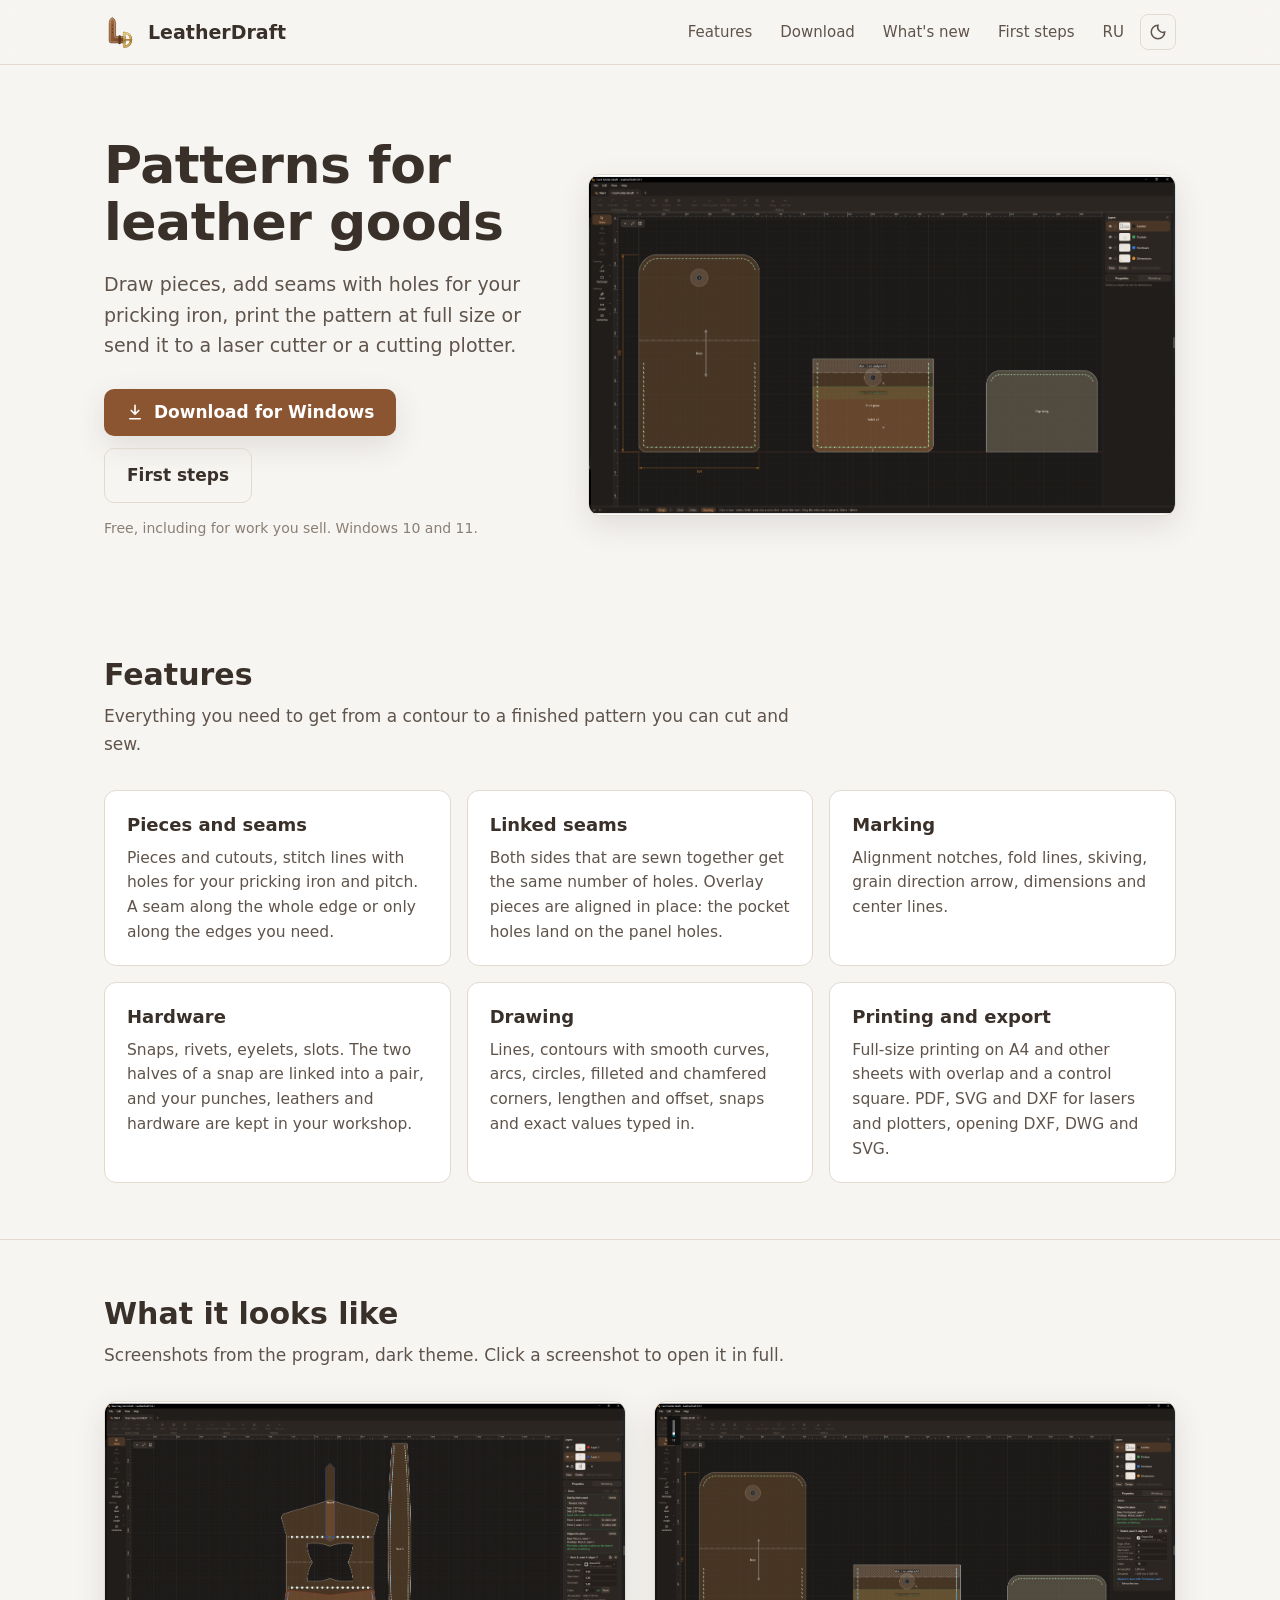
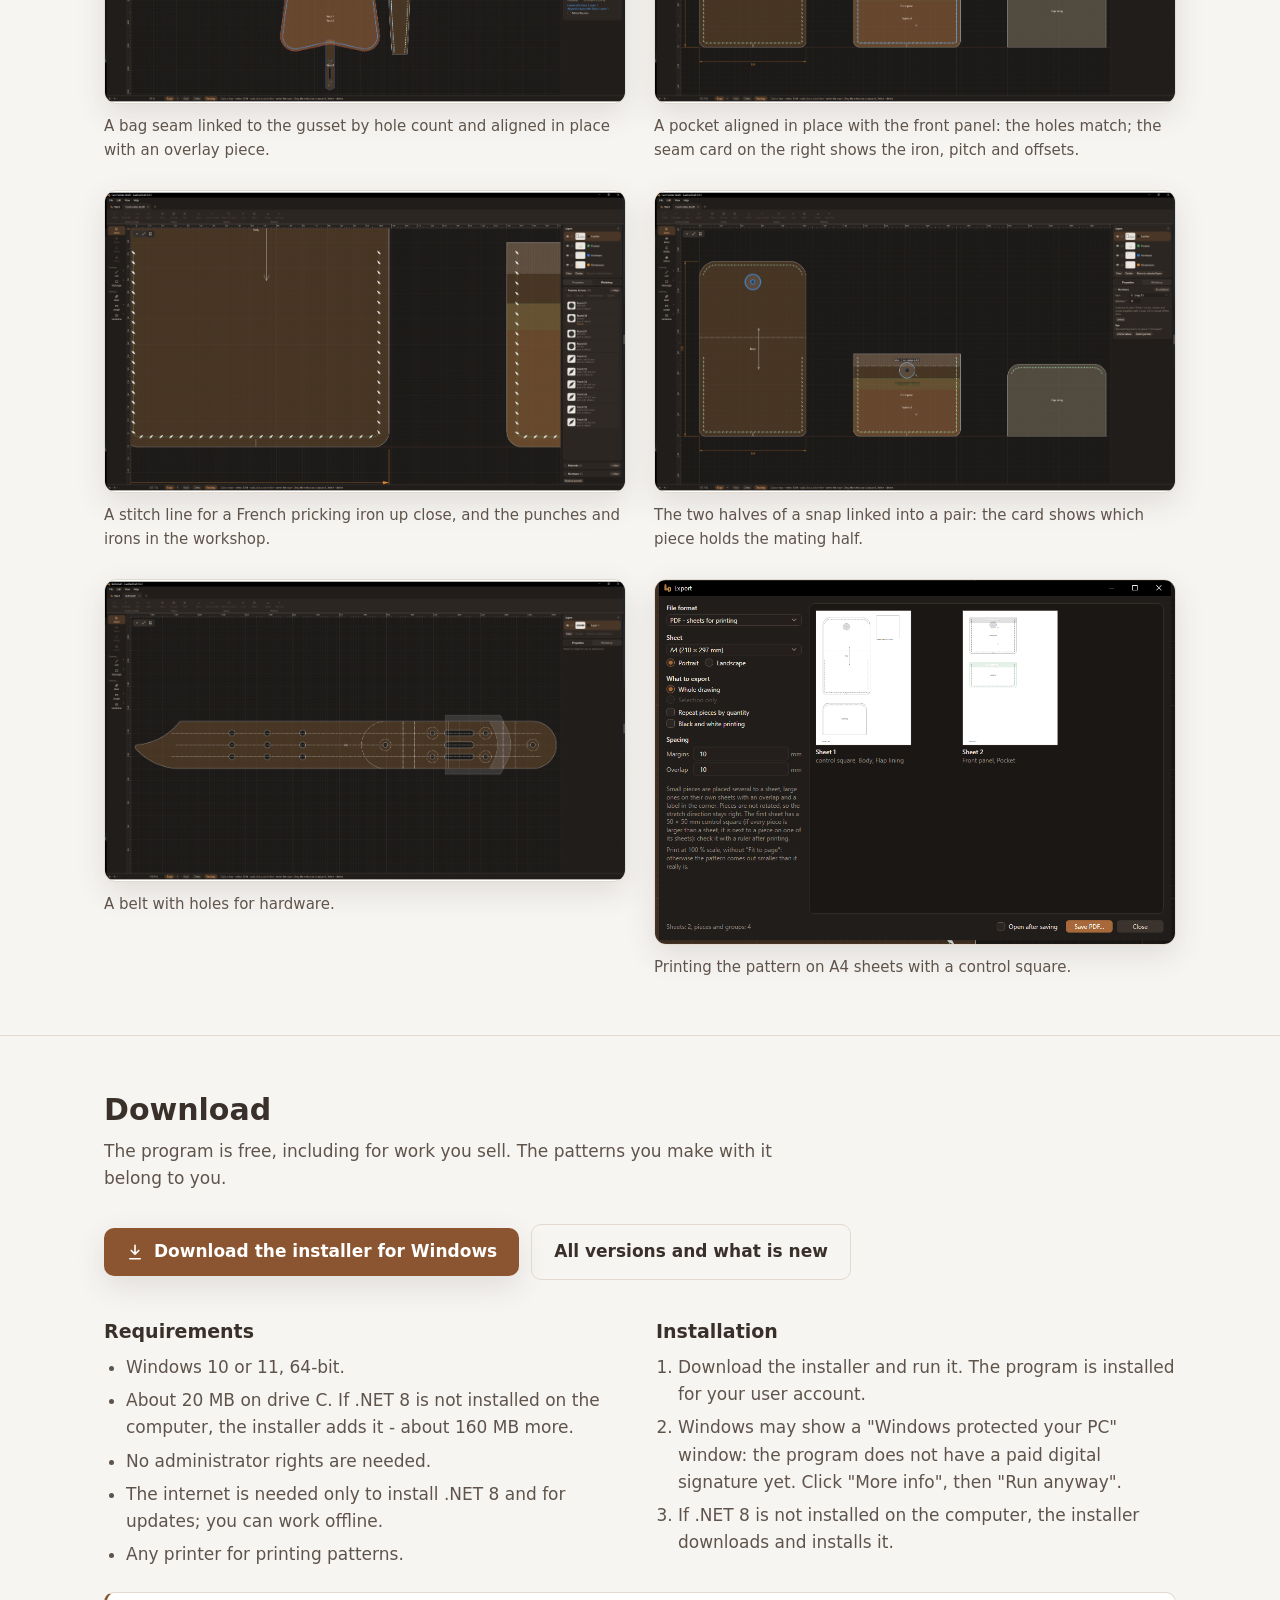
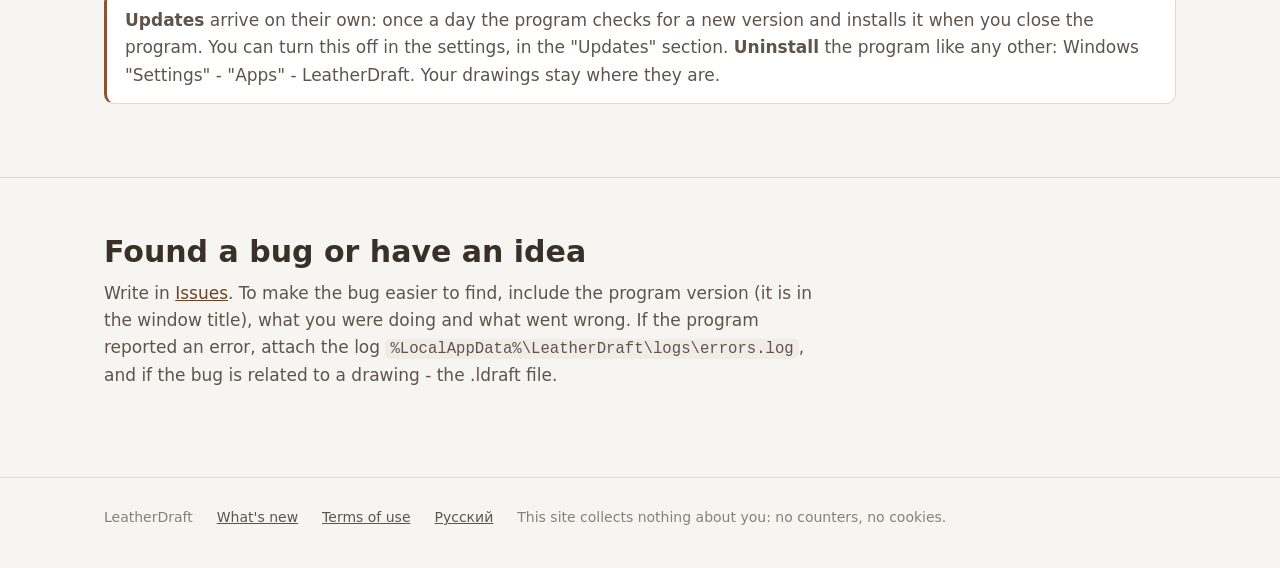
==== en/index.html @ 4cf7a954 "[200~Первая версия сайта" ====
<!doctype html>
<html lang="en">
<head>
  <meta charset="utf-8">
  <meta name="viewport" content="width=device-width, initial-scale=1">
  <title>LeatherDraft - a pattern maker for leather goods</title>
  <meta name="description" content="A free pattern maker for leather goods: pieces, seams with holes for your pricking iron, linked seams, hardware, full-size printing and export for lasers and plotters.">
  <link rel="icon" href="../assets/favicon.svg" type="image/svg+xml">
  <link rel="alternate" hreflang="ru" href="../index.html">
  <link rel="alternate" hreflang="en" href="index.html">
  <link rel="stylesheet" href="../assets/site.css">
  <script src="../assets/site.js"></script>
  <script src="../assets/releases.js"></script>
</head>
<body>
  <header class="top">
    <div class="wrap">
      <a class="brand" href="index.html"><img src="../assets/logo.svg" alt=""><span>LeatherDraft</span></a>
      <nav class="nav">
        <a class="optional" href="#features">Features</a>
        <a class="optional" href="#download">Download</a>
        <a class="optional" href="whats-new.html">What's new</a>
        <a href="first-steps.html">First steps</a>
        <a href="../index.html" lang="ru" title="Русская версия">RU</a>
        <button class="icon-button" id="theme" type="button" title="Light or dark theme" aria-label="Light or dark theme">
          <svg width="18" height="18" viewBox="0 0 24 24" fill="none" stroke="currentColor" stroke-width="2" stroke-linecap="round"><path d="M12 3a9 9 0 1 0 9 9 7 7 0 0 1-9-9z"/></svg>
        </button>
      </nav>
    </div>
  </header>

  <main>
    <div class="hero">
      <div class="wrap hero-grid">
        <div>
          <h1>Patterns for leather goods</h1>
          <p class="lead">Draw pieces, add seams with holes for your pricking iron, print the pattern at full size or send it to a laser cutter or a cutting plotter.</p>
          <div class="actions">
            <a class="button" href="https://github.com/DoctorAranea/LeatherDraft-Releases/releases/latest/download/LeatherDraft-win-Setup.exe">
              <svg width="18" height="18" viewBox="0 0 24 24" fill="none" stroke="currentColor" stroke-width="2.2" stroke-linecap="round" stroke-linejoin="round" aria-hidden="true"><path d="M12 3v12M7 10l5 5 5-5M5 21h14"/></svg>
              <span class="button-text">Download for Windows<small data-latest-version hidden></small></span>
            </a>
            <a class="button secondary" href="first-steps.html">First steps</a>
          </div>
          <p class="fine">Free, including for work you sell. Windows 10 and 11.</p>
        </div>
        <a class="shot" href="../assets/img/en/01-card-overview.png">
          <img src="../assets/img/en/01-card-overview.png" alt="A card holder pattern in LeatherDraft: pieces with seams, hardware, skiving and dimensions" width="2514" height="1456">
        </a>
      </div>
    </div>

    <section id="features">
      <div class="wrap">
        <h2>Features</h2>
        <p class="section-lead">Everything you need to get from a contour to a finished pattern you can cut and sew.</p>
        <div class="cards">
          <div class="card">
            <h3>Pieces and seams</h3>
            <p>Pieces and cutouts, stitch lines with holes for your pricking iron and pitch. A seam along the whole edge or only along the edges you need.</p>
          </div>
          <div class="card">
            <h3>Linked seams</h3>
            <p>Both sides that are sewn together get the same number of holes. Overlay pieces are aligned in place: the pocket holes land on the panel holes.</p>
          </div>
          <div class="card">
            <h3>Marking</h3>
            <p>Alignment notches, fold lines, skiving, grain direction arrow, dimensions and center lines.</p>
          </div>
          <div class="card">
            <h3>Hardware</h3>
            <p>Snaps, rivets, eyelets, slots. The two halves of a snap are linked into a pair, and your punches, leathers and hardware are kept in your workshop.</p>
          </div>
          <div class="card">
            <h3>Drawing</h3>
            <p>Lines, contours with smooth curves, arcs, circles, filleted and chamfered corners, lengthen and offset, snaps and exact values typed in.</p>
          </div>
          <div class="card">
            <h3>Printing and export</h3>
            <p>Full-size printing on A4 and other sheets with overlap and a control square. PDF, SVG and DXF for lasers and plotters, opening DXF, DWG and SVG.</p>
          </div>
        </div>
      </div>
    </section>

    <section id="look">
      <div class="wrap">
        <h2>What it looks like</h2>
        <p class="section-lead">Screenshots from the program, dark theme. Click a screenshot to open it in full.</p>
        <div class="gallery">
          <figure>
            <a class="shot" href="../assets/img/en/10-bag-seam.png"><img src="../assets/img/en/10-bag-seam.png" alt="Linked bag seams" loading="lazy" width="2514" height="1456"></a>
            <figcaption>A bag seam linked to the gusset by hole count and aligned in place with an overlay piece.</figcaption>
          </figure>
          <figure>
            <a class="shot" href="../assets/img/en/03-card-overlay-pocket.png"><img src="../assets/img/en/03-card-overlay-pocket.png" alt="A pocket aligned in place with the panel" loading="lazy" width="2514" height="1456"></a>
            <figcaption>A pocket aligned in place with the front panel: the holes match; the seam card on the right shows the iron, pitch and offsets.</figcaption>
          </figure>
          <figure>
            <a class="shot" href="../assets/img/en/07-card-stitch-closeup.png"><img src="../assets/img/en/07-card-stitch-closeup.png" alt="A stitch line up close" loading="lazy" width="2514" height="1456"></a>
            <figcaption>A stitch line for a French pricking iron up close, and the punches and irons in the workshop.</figcaption>
          </figure>
          <figure>
            <a class="shot" href="../assets/img/en/04-card-snap-pair.png"><img src="../assets/img/en/04-card-snap-pair.png" alt="A snap linked into a pair" loading="lazy" width="2514" height="1456"></a>
            <figcaption>The two halves of a snap linked into a pair: the card shows which piece holds the mating half.</figcaption>
          </figure>
          <figure>
            <a class="shot" href="../assets/img/en/11-belt-overview.png"><img src="../assets/img/en/11-belt-overview.png" alt="A belt" loading="lazy" width="2514" height="1456"></a>
            <figcaption>A belt with holes for hardware.</figcaption>
          </figure>
          <figure>
            <a class="shot" href="../assets/img/en/08-card-export.png"><img src="../assets/img/en/08-card-export.png" alt="Export to PDF" loading="lazy"></a>
            <figcaption>Printing the pattern on A4 sheets with a control square.</figcaption>
          </figure>
        </div>
      </div>
    </section>

    <section id="download">
      <div class="wrap">
        <h2>Download</h2>
        <p class="section-lead">The program is free, including for work you sell. The patterns you make with it belong to you.</p>
        <div class="actions">
          <a class="button" href="https://github.com/DoctorAranea/LeatherDraft-Releases/releases/latest/download/LeatherDraft-win-Setup.exe">
              <svg width="18" height="18" viewBox="0 0 24 24" fill="none" stroke="currentColor" stroke-width="2.2" stroke-linecap="round" stroke-linejoin="round" aria-hidden="true"><path d="M12 3v12M7 10l5 5 5-5M5 21h14"/></svg>
              <span class="button-text">Download the installer for Windows</span>
            </a>
          <a class="button secondary" href="whats-new.html">All versions and what is new</a>
        </div>
        <div class="highlights" id="latest-highlights" hidden>
          <h3 class="highlights-title"></h3>
          <div class="highlights-list"></div>
          <a href="whats-new.html">All changes</a>
        </div>
        <div class="columns" style="margin-top: 36px">
          <div>
            <h3>Requirements</h3>
            <ul>
              <li>Windows 10 or 11, 64-bit.</li>
              <li>About 20 MB on drive C. If .NET 8 is not installed on the computer, the installer adds it - about 160 MB more.</li>
              <li>No administrator rights are needed.</li>
              <li>The internet is needed only to install .NET 8 and for updates; you can work offline.</li>
              <li>Any printer for printing patterns.</li>
            </ul>
          </div>
          <div>
            <h3>Installation</h3>
            <ol>
              <li>Download the installer and run it. The program is installed for your user account.</li>
              <li>Windows may show a "Windows protected your PC" window: the program does not have a paid digital signature yet. Click "More info", then "Run anyway".</li>
              <li>If .NET 8 is not installed on the computer, the installer downloads and installs it.</li>
            </ol>
          </div>
        </div>
        <p class="note"><strong>Updates</strong> arrive on their own: once a day the program checks for a new version and installs it when you close the program. You can turn this off in the settings, in the "Updates" section. <strong>Uninstall</strong> the program like any other: Windows "Settings" - "Apps" - LeatherDraft. Your drawings stay where they are.</p>
      </div>
    </section>

    <section id="feedback">
      <div class="wrap">
        <h2>Found a bug or have an idea</h2>
        <p class="section-lead">Write in <a href="https://github.com/DoctorAranea/LeatherDraft-Releases/issues">Issues</a>. To make the bug easier to find, include the program version (it is in the window title), what you were doing and what went wrong. If the program reported an error, attach the log <code>%LocalAppData%\LeatherDraft\logs\errors.log</code>, and if the bug is related to a drawing - the .ldraft file.</p>
      </div>
    </section>
  </main>

  <footer class="foot">
    <div class="wrap">
      <span>LeatherDraft</span>
      <a href="whats-new.html">What's new</a>
      <a href="https://github.com/DoctorAranea/LeatherDraft-Releases/blob/master/LICENSE.txt">Terms of use</a>
      <a href="../index.html" lang="ru">Русский</a>
      <span>This site collects nothing about you: no counters, no cookies.</span>
    </div>
  </footer>
</body>
</html>
---- assets/site.css ----
/* Оформление сайта в цветах программы: тёмная тема "кожа" по умолчанию, светлая - по выбору или по настройке системы. */

:root {
  --bg: #1c1a18;
  --surface: #2b2622;
  --surface-2: #352f2b;
  --line: #3d3631;
  --ink: #ece4dc;
  --ink-2: #b5aa9f;
  --muted: #8f857b;
  --accent: #a8693a;
  --accent-hover: #b97a49;
  --accent-ink: #e9b98a;
  --accent-soft: #4a3626;
  --on-accent: #ffffff;
  --shadow: 0 10px 30px rgba(0, 0, 0, 0.35);
  color-scheme: dark;
}

@media (prefers-color-scheme: light) {
  :root:not([data-theme="dark"]) {
    --bg: #f7f5f2;
    --surface: #ffffff;
    --surface-2: #f1ece6;
    --line: #e2d9cf;
    --ink: #3a302a;
    --ink-2: #5f544b;
    --muted: #8a7f75;
    --accent: #8a5530;
    --accent-hover: #7a4826;
    --accent-ink: #6e4223;
    --accent-soft: #f3e6d6;
    --on-accent: #ffffff;
    --shadow: 0 10px 30px rgba(58, 48, 42, 0.12);
    color-scheme: light;
  }
}

:root[data-theme="light"] {
  --bg: #f7f5f2;
  --surface: #ffffff;
  --surface-2: #f1ece6;
  --line: #e2d9cf;
  --ink: #3a302a;
  --ink-2: #5f544b;
  --muted: #8a7f75;
  --accent: #8a5530;
  --accent-hover: #7a4826;
  --accent-ink: #6e4223;
  --accent-soft: #f3e6d6;
  --on-accent: #ffffff;
  --shadow: 0 10px 30px rgba(58, 48, 42, 0.12);
  color-scheme: light;
}

* {
  box-sizing: border-box;
}

html {
  scroll-behavior: smooth;
}

body {
  margin: 0;
  background: var(--bg);
  color: var(--ink);
  font-family: "Segoe UI", system-ui, -apple-system, Roboto, Arial, sans-serif;
  font-size: 17px;
  line-height: 1.6;
}

a {
  color: var(--accent-ink);
}

img {
  max-width: 100%;
  height: auto;
  display: block;
}

.wrap {
  max-width: 1120px;
  margin: 0 auto;
  padding: 0 24px;
}

/* Шапка */

.top {
  position: sticky;
  top: 0;
  z-index: 10;
  background: color-mix(in srgb, var(--bg) 88%, transparent);
  backdrop-filter: blur(8px);
  border-bottom: 1px solid var(--line);
}

.top .wrap {
  display: flex;
  align-items: center;
  gap: 20px;
  height: 64px;
}

.brand {
  display: flex;
  align-items: center;
  gap: 10px;
  color: var(--ink);
  text-decoration: none;
  font-weight: 600;
  font-size: 19px;
}

.brand img {
  width: 34px;
  height: 34px;
}

.nav {
  display: flex;
  gap: 4px;
  margin-left: auto;
  align-items: center;
}

.nav a {
  color: var(--ink-2);
  text-decoration: none;
  padding: 6px 12px;
  border-radius: 8px;
  font-size: 15px;
}

.nav a:hover {
  background: var(--surface-2);
  color: var(--ink);
}

.nav a[aria-current="page"] {
  color: var(--accent-ink);
  background: var(--accent-soft);
}

.icon-button {
  border: 1px solid var(--line);
  background: transparent;
  color: var(--ink-2);
  border-radius: 8px;
  width: 36px;
  height: 36px;
  display: inline-grid;
  place-items: center;
  cursor: pointer;
}

.icon-button:hover {
  background: var(--surface-2);
  color: var(--ink);
}

/* Первый экран */

.hero {
  padding: 72px 0 48px;
}

.hero-grid {
  display: grid;
  grid-template-columns: minmax(0, 1fr) minmax(0, 1.35fr);
  gap: 48px;
  align-items: center;
}

.hero h1 {
  font-size: clamp(34px, 5vw, 52px);
  line-height: 1.1;
  margin: 0 0 18px;
  letter-spacing: -0.5px;
}

.hero .lead {
  font-size: 19px;
  color: var(--ink-2);
  margin: 0 0 28px;
}

.button {
  display: inline-flex;
  align-items: center;
  gap: 10px;
  background: var(--accent);
  color: var(--on-accent);
  text-decoration: none;
  font-weight: 600;
  padding: 13px 22px;
  border-radius: 10px;
  box-shadow: var(--shadow);
}

.button:hover {
  background: var(--accent-hover);
}

.button-text {
  display: flex;
  flex-direction: column;
  line-height: 1.25;
}

.button-text small {
  font-size: 12px;
  font-weight: 400;
  opacity: 0.85;
}

.button.secondary {
  background: transparent;
  color: var(--ink);
  border: 1px solid var(--line);
  box-shadow: none;
}

.button.secondary:hover {
  background: var(--surface-2);
}

.actions {
  display: flex;
  flex-wrap: wrap;
  gap: 12px;
  align-items: center;
}

.fine {
  color: var(--muted);
  font-size: 14px;
  margin-top: 14px;
}

.shot {
  border-radius: 12px;
  border: 1px solid var(--line);
  box-shadow: var(--shadow);
  overflow: hidden;
  background: var(--surface);
}

/* Разделы */

section {
  padding: 56px 0;
}

section + section {
  border-top: 1px solid var(--line);
}

h2 {
  font-size: 30px;
  line-height: 1.2;
  margin: 0 0 10px;
}

.section-lead {
  color: var(--ink-2);
  margin: 0 0 32px;
  max-width: 720px;
}

.cards {
  display: grid;
  grid-template-columns: repeat(3, minmax(0, 1fr));
  gap: 16px;
}

.card {
  background: var(--surface);
  border: 1px solid var(--line);
  border-radius: 12px;
  padding: 20px 22px;
}

.card h3 {
  margin: 0 0 6px;
  font-size: 18px;
}

.card p {
  margin: 0;
  color: var(--ink-2);
  font-size: 15.5px;
}

.badge {
  display: inline-block;
  font-size: 12px;
  font-weight: 600;
  color: var(--accent-ink);
  background: var(--accent-soft);
  border-radius: 6px;
  padding: 1px 8px;
  margin-left: 6px;
  vertical-align: 2px;
}

.gallery {
  display: grid;
  grid-template-columns: repeat(2, minmax(0, 1fr));
  gap: 28px;
}

.gallery figure {
  margin: 0;
}

.gallery figcaption {
  color: var(--ink-2);
  font-size: 15px;
  margin-top: 10px;
}

.gallery a {
  display: block;
}

.columns {
  display: grid;
  grid-template-columns: repeat(2, minmax(0, 1fr));
  gap: 32px;
}

.columns h3 {
  margin: 0 0 8px;
  font-size: 19px;
}

.columns ul,
.columns ol {
  margin: 0;
  padding-left: 22px;
  color: var(--ink-2);
}

.columns li + li {
  margin-top: 6px;
}

.note {
  background: var(--surface);
  border: 1px solid var(--line);
  border-left: 3px solid var(--accent);
  border-radius: 10px;
  padding: 14px 18px;
  color: var(--ink-2);
  margin-top: 24px;
}

code {
  font-family: Consolas, "Cascadia Mono", monospace;
  font-size: 0.92em;
  background: var(--surface-2);
  border-radius: 5px;
  padding: 1px 5px;
}

/* Первые шаги */

.steps {
  list-style: none;
  padding: 0;
  margin: 0;
  counter-reset: step;
  display: grid;
  gap: 14px;
  max-width: 820px;
}

.steps li {
  counter-increment: step;
  display: grid;
  grid-template-columns: 44px 1fr;
  gap: 16px;
  background: var(--surface);
  border: 1px solid var(--line);
  border-radius: 12px;
  padding: 18px 20px;
}

.steps li::before {
  content: counter(step);
  width: 36px;
  height: 36px;
  border-radius: 50%;
  display: grid;
  place-items: center;
  background: var(--accent-soft);
  color: var(--accent-ink);
  font-weight: 700;
}

.steps h3 {
  margin: 4px 0 4px;
  font-size: 18px;
}

.steps p {
  margin: 0;
  color: var(--ink-2);
}

kbd {
  font-family: inherit;
  font-size: 0.85em;
  border: 1px solid var(--line);
  border-bottom-width: 2px;
  border-radius: 5px;
  padding: 0 5px;
  background: var(--surface-2);
}

/* Что нового */

.highlights {
  background: var(--surface);
  border: 1px solid var(--line);
  border-radius: 12px;
  padding: 18px 22px;
  margin-top: 28px;
  max-width: 820px;
}

.highlights h3 {
  margin: 0 0 6px;
  font-size: 18px;
}

.highlights ul,
.release-body ul {
  margin: 0 0 8px;
  padding-left: 22px;
  color: var(--ink-2);
}

.highlights li + li,
.release-body li + li {
  margin-top: 6px;
}

.releases {
  display: grid;
  gap: 16px;
  max-width: 820px;
}

.release {
  background: var(--surface);
  border: 1px solid var(--line);
  border-radius: 12px;
  padding: 18px 22px;
}

.release h3 {
  margin: 0 0 8px;
  font-size: 19px;
}

.release h3 a {
  color: var(--ink);
  text-decoration: none;
}

.release h3 a:hover {
  color: var(--accent-ink);
}

.release-body p {
  margin: 0 0 8px;
  color: var(--ink-2);
}

.loading {
  color: var(--muted);
}

/* Кнопка "Скачать" под последней версией: отступ отделяет её от истории ниже. */
.releases .after-latest {
  margin: 6px 0 28px;
}

/* Подвал */

.foot {
  border-top: 1px solid var(--line);
  padding: 28px 0 40px;
  color: var(--muted);
  font-size: 14px;
}

.foot .wrap {
  display: flex;
  flex-wrap: wrap;
  gap: 8px 24px;
  align-items: center;
}

.foot a {
  color: var(--ink-2);
}

/* Телефон и узкое окно */

@media (max-width: 860px) {
  .hero {
    padding: 40px 0 32px;
  }

  .hero-grid,
  .columns,
  .gallery {
    grid-template-columns: minmax(0, 1fr);
  }

  .cards {
    grid-template-columns: minmax(0, 1fr);
  }

  .nav .optional {
    display: none;
  }
}

@media (max-width: 560px) {
  .wrap {
    padding: 0 16px;
  }

  .brand span {
    display: none;
  }
}
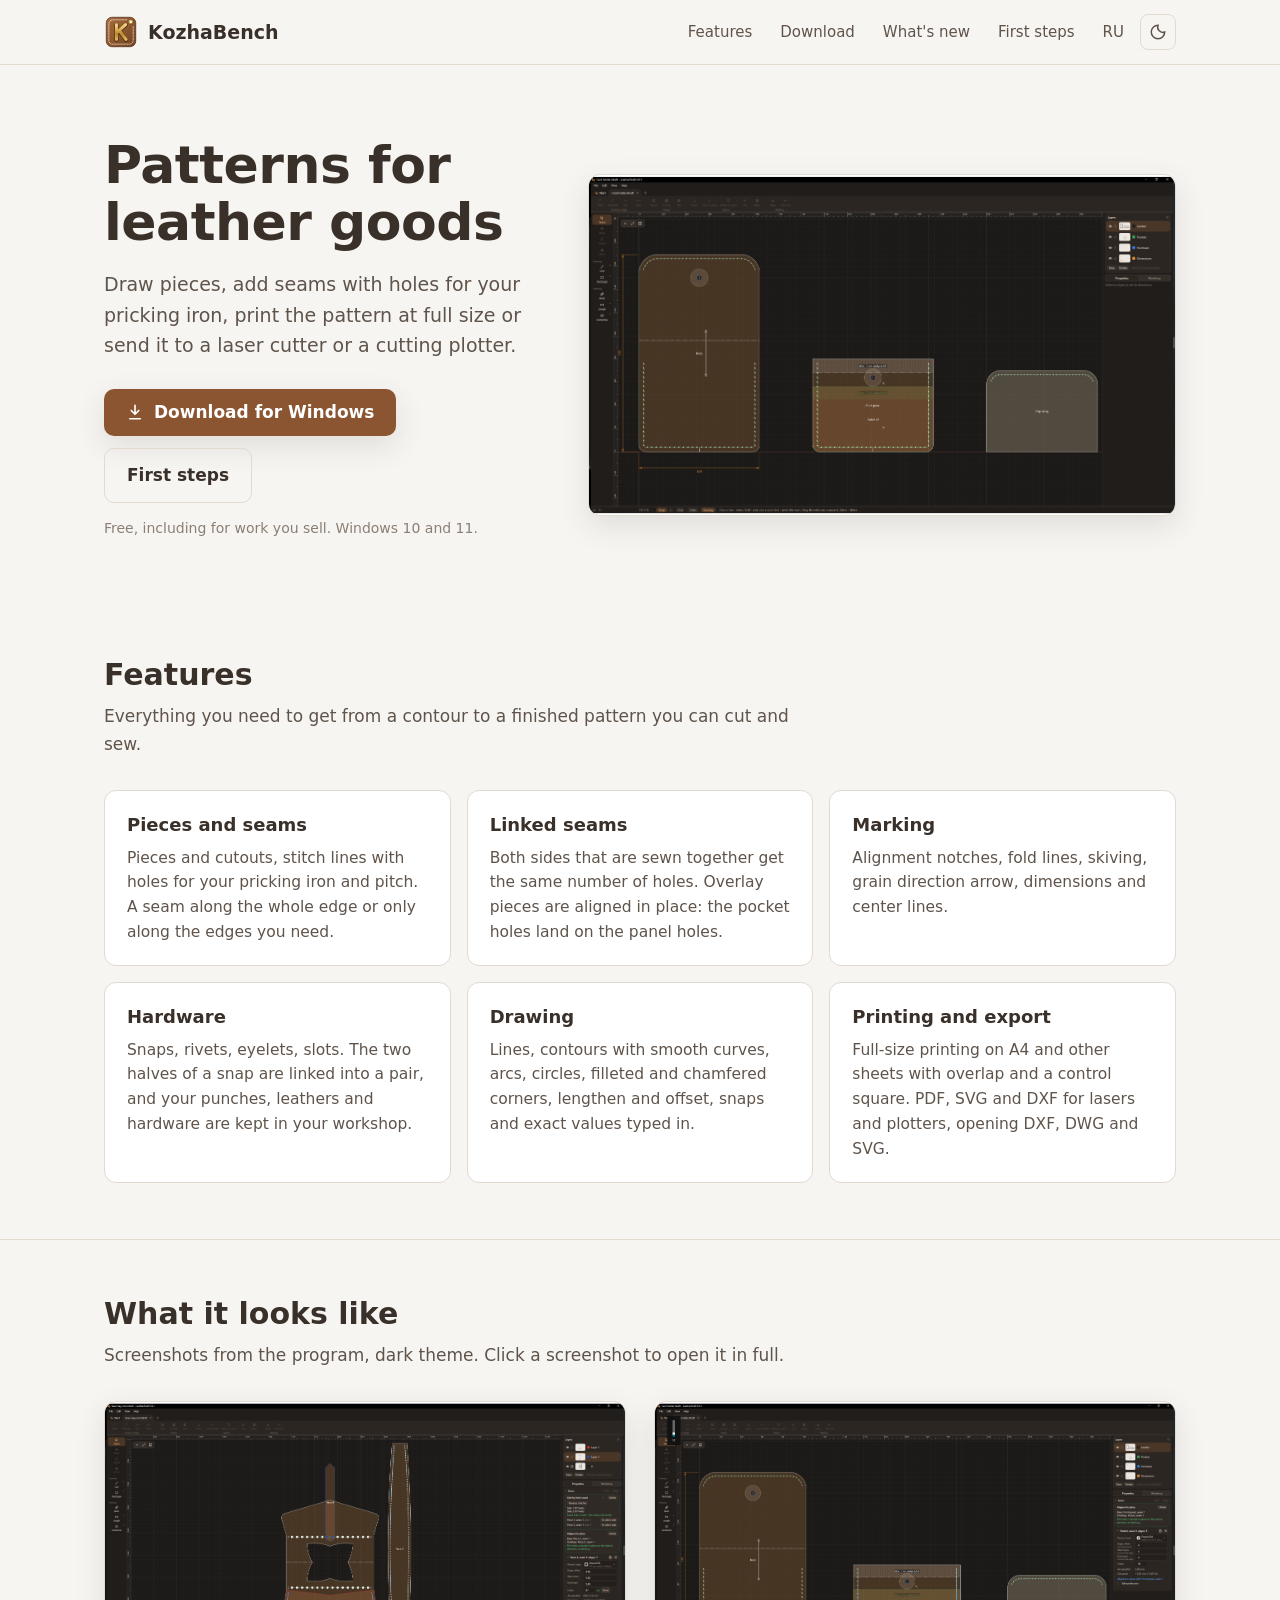
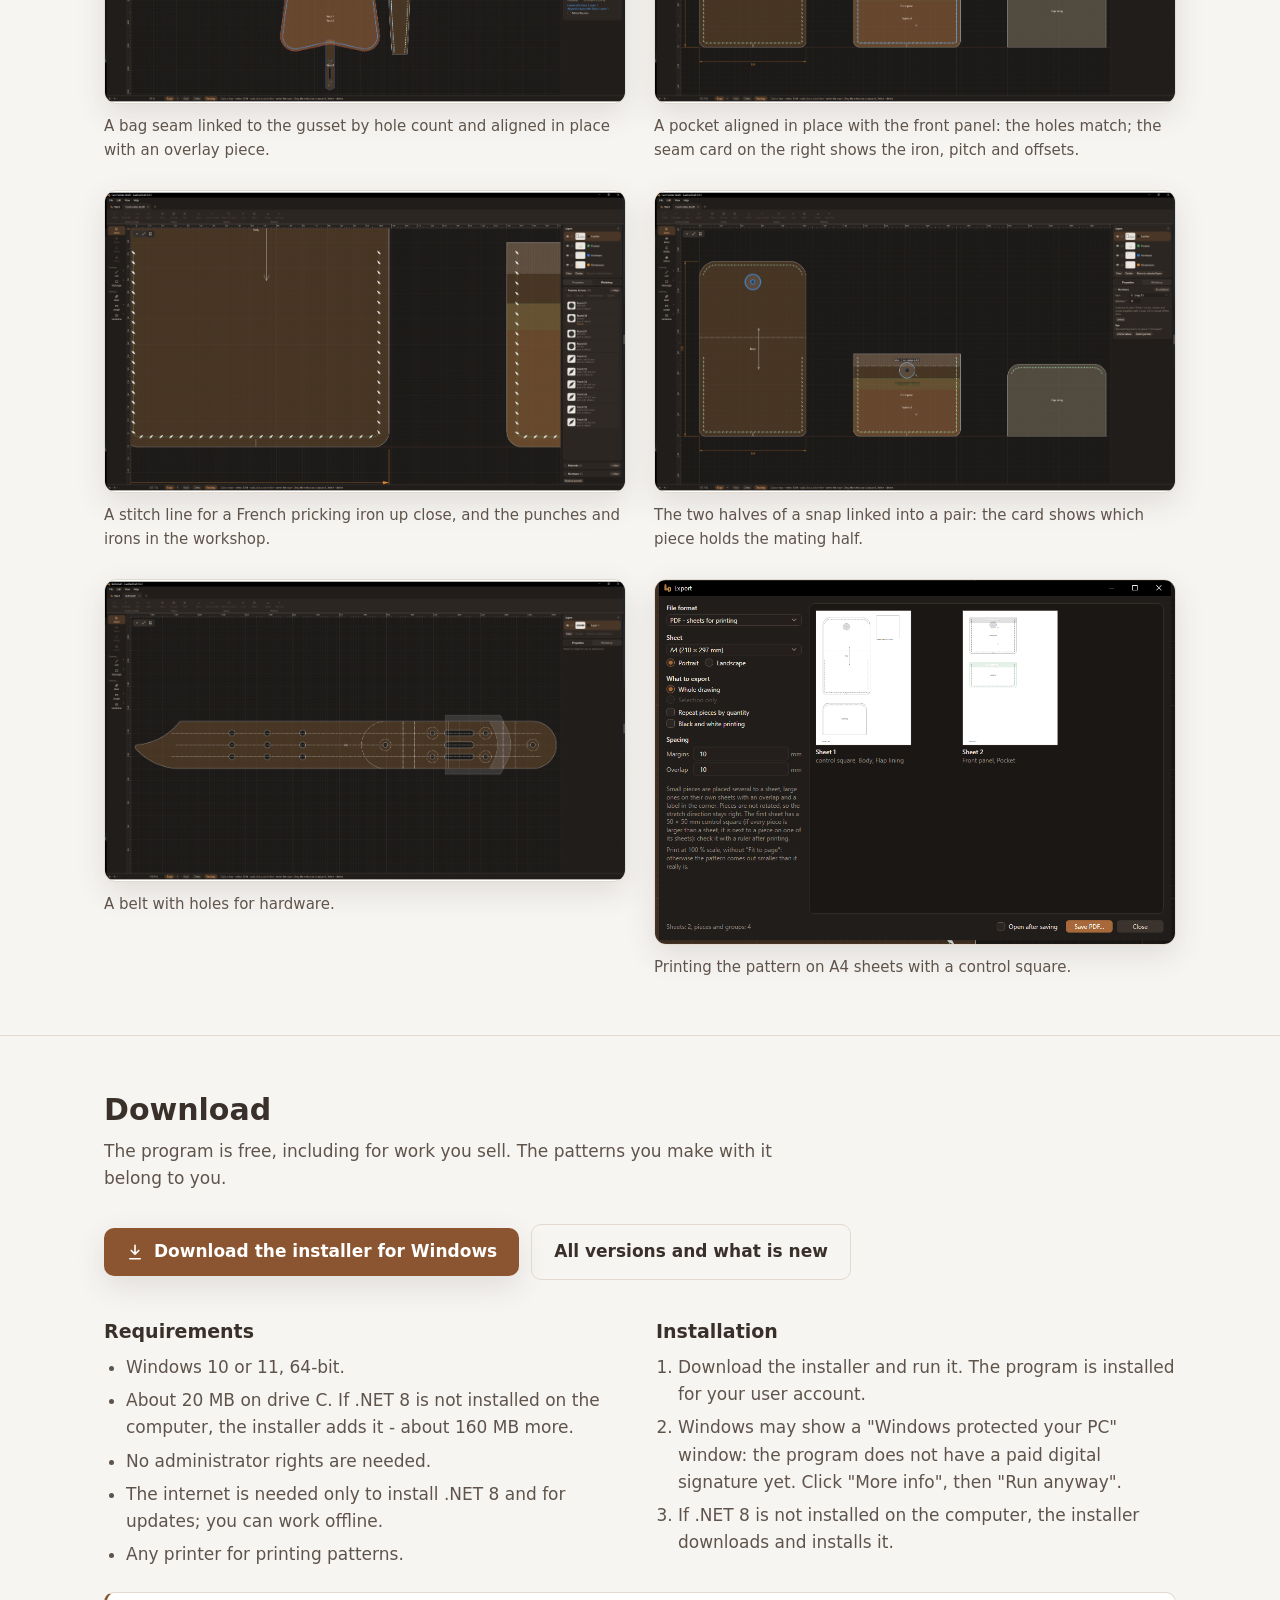
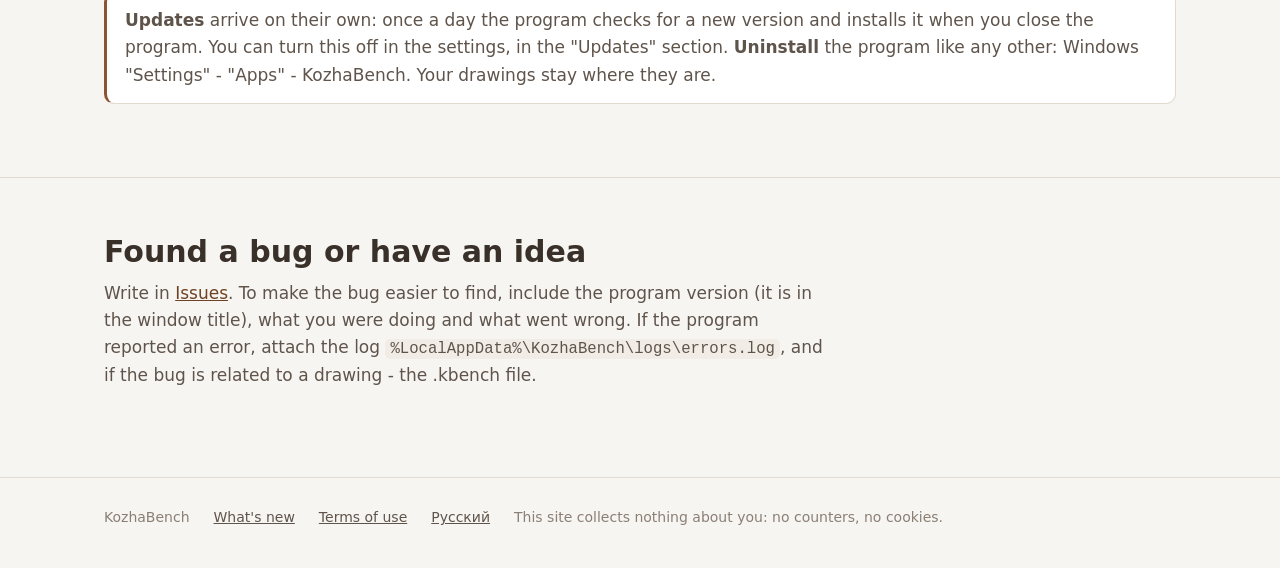
==== commit adc58771: "Ребрендинг" ====
--- a/en/index.html
+++ b/en/index.html
@@ -3,7 +3,7 @@
 <head>
   <meta charset="utf-8">
   <meta name="viewport" content="width=device-width, initial-scale=1">
-  <title>LeatherDraft - a pattern maker for leather goods</title>
+  <title>KozhaBench - a pattern maker for leather goods</title>
   <meta name="description" content="A free pattern maker for leather goods: pieces, seams with holes for your pricking iron, linked seams, hardware, full-size printing and export for lasers and plotters.">
   <link rel="icon" href="../assets/favicon.svg" type="image/svg+xml">
   <link rel="alternate" hreflang="ru" href="../index.html">
@@ -11,11 +11,12 @@
   <link rel="stylesheet" href="../assets/site.css">
   <script src="../assets/site.js"></script>
   <script src="../assets/releases.js"></script>
+  <script src="../assets/viewer.js"></script>
 </head>
 <body>
   <header class="top">
     <div class="wrap">
-      <a class="brand" href="index.html"><img src="../assets/logo.svg" alt=""><span>LeatherDraft</span></a>
+      <a class="brand" href="index.html"><img src="../assets/logo.svg" alt=""><span>KozhaBench</span></a>
       <nav class="nav">
         <a class="optional" href="#features">Features</a>
         <a class="optional" href="#download">Download</a>
@@ -36,7 +37,7 @@
           <h1>Patterns for leather goods</h1>
           <p class="lead">Draw pieces, add seams with holes for your pricking iron, print the pattern at full size or send it to a laser cutter or a cutting plotter.</p>
           <div class="actions">
-            <a class="button" href="https://github.com/DoctorAranea/LeatherDraft-Releases/releases/latest/download/LeatherDraft-win-Setup.exe">
+            <a class="button" href="https://github.com/DoctorAranea/KozhaBench-Releases/releases/latest/download/KozhaBench-win-Setup.exe">
               <svg width="18" height="18" viewBox="0 0 24 24" fill="none" stroke="currentColor" stroke-width="2.2" stroke-linecap="round" stroke-linejoin="round" aria-hidden="true"><path d="M12 3v12M7 10l5 5 5-5M5 21h14"/></svg>
               <span class="button-text">Download for Windows<small data-latest-version hidden></small></span>
             </a>
@@ -45,7 +46,7 @@
           <p class="fine">Free, including for work you sell. Windows 10 and 11.</p>
         </div>
         <a class="shot" href="../assets/img/en/01-card-overview.png">
-          <img src="../assets/img/en/01-card-overview.png" alt="A card holder pattern in LeatherDraft: pieces with seams, hardware, skiving and dimensions" width="2514" height="1456">
+          <img src="../assets/img/en/01-card-overview.png" alt="A card holder pattern in KozhaBench: pieces with seams, hardware, skiving and dimensions" width="2514" height="1456">
         </a>
       </div>
     </div>
@@ -121,7 +122,7 @@
         <h2>Download</h2>
         <p class="section-lead">The program is free, including for work you sell. The patterns you make with it belong to you.</p>
         <div class="actions">
-          <a class="button" href="https://github.com/DoctorAranea/LeatherDraft-Releases/releases/latest/download/LeatherDraft-win-Setup.exe">
+          <a class="button" href="https://github.com/DoctorAranea/KozhaBench-Releases/releases/latest/download/KozhaBench-win-Setup.exe">
               <svg width="18" height="18" viewBox="0 0 24 24" fill="none" stroke="currentColor" stroke-width="2.2" stroke-linecap="round" stroke-linejoin="round" aria-hidden="true"><path d="M12 3v12M7 10l5 5 5-5M5 21h14"/></svg>
               <span class="button-text">Download the installer for Windows</span>
             </a>
@@ -152,23 +153,23 @@
             </ol>
           </div>
         </div>
-        <p class="note"><strong>Updates</strong> arrive on their own: once a day the program checks for a new version and installs it when you close the program. You can turn this off in the settings, in the "Updates" section. <strong>Uninstall</strong> the program like any other: Windows "Settings" - "Apps" - LeatherDraft. Your drawings stay where they are.</p>
+        <p class="note"><strong>Updates</strong> arrive on their own: once a day the program checks for a new version and installs it when you close the program. You can turn this off in the settings, in the "Updates" section. <strong>Uninstall</strong> the program like any other: Windows "Settings" - "Apps" - KozhaBench. Your drawings stay where they are.</p>
       </div>
     </section>
 
     <section id="feedback">
       <div class="wrap">
         <h2>Found a bug or have an idea</h2>
-        <p class="section-lead">Write in <a href="https://github.com/DoctorAranea/LeatherDraft-Releases/issues">Issues</a>. To make the bug easier to find, include the program version (it is in the window title), what you were doing and what went wrong. If the program reported an error, attach the log <code>%LocalAppData%\LeatherDraft\logs\errors.log</code>, and if the bug is related to a drawing - the .ldraft file.</p>
+        <p class="section-lead">Write in <a href="https://github.com/DoctorAranea/KozhaBench-Releases/issues">Issues</a>. To make the bug easier to find, include the program version (it is in the window title), what you were doing and what went wrong. If the program reported an error, attach the log <code>%LocalAppData%\KozhaBench\logs\errors.log</code>, and if the bug is related to a drawing - the .kbench file.</p>
       </div>
     </section>
   </main>
 
   <footer class="foot">
     <div class="wrap">
-      <span>LeatherDraft</span>
+      <span>KozhaBench</span>
       <a href="whats-new.html">What's new</a>
-      <a href="https://github.com/DoctorAranea/LeatherDraft-Releases/blob/master/LICENSE.txt">Terms of use</a>
+      <a href="https://github.com/DoctorAranea/KozhaBench-Releases/blob/master/LICENSE.txt">Terms of use</a>
       <a href="../index.html" lang="ru">Русский</a>
       <span>This site collects nothing about you: no counters, no cookies.</span>
     </div>
--- a/assets/site.css
+++ b/assets/site.css
@@ -490,6 +490,70 @@
   margin: 6px 0 28px;
 }
 
+/* Просмотр снимка поверх страницы */
+
+.shot {
+  cursor: zoom-in;
+}
+
+.viewer {
+  position: fixed;
+  inset: 0;
+  z-index: 100;
+  background: rgba(12, 10, 9, 0.92);
+  display: flex;
+  flex-direction: column;
+  align-items: center;
+  justify-content: center;
+  gap: 12px;
+  padding: 56px 24px 24px;
+  cursor: zoom-out;
+}
+
+.viewer[hidden] {
+  display: none;
+}
+
+.viewer img {
+  max-width: 100%;
+  max-height: calc(100vh - 140px);
+  width: auto;
+  height: auto;
+  border-radius: 8px;
+  box-shadow: 0 20px 60px rgba(0, 0, 0, 0.5);
+}
+
+.viewer-caption {
+  margin: 0;
+  max-width: 900px;
+  color: #d8cec4;
+  font-size: 15px;
+  text-align: center;
+}
+
+.viewer-close {
+  position: absolute;
+  top: 12px;
+  right: 12px;
+  width: 40px;
+  height: 40px;
+  border-radius: 10px;
+  border: 1px solid rgba(255, 255, 255, 0.2);
+  background: rgba(43, 38, 34, 0.9);
+  color: #ece4dc;
+  display: grid;
+  place-items: center;
+  cursor: pointer;
+}
+
+.viewer-close:hover {
+  background: #4a3626;
+}
+
+body.viewer-open {
+  overflow: hidden;
+}
+
 /* Подвал */
 
 .foot {
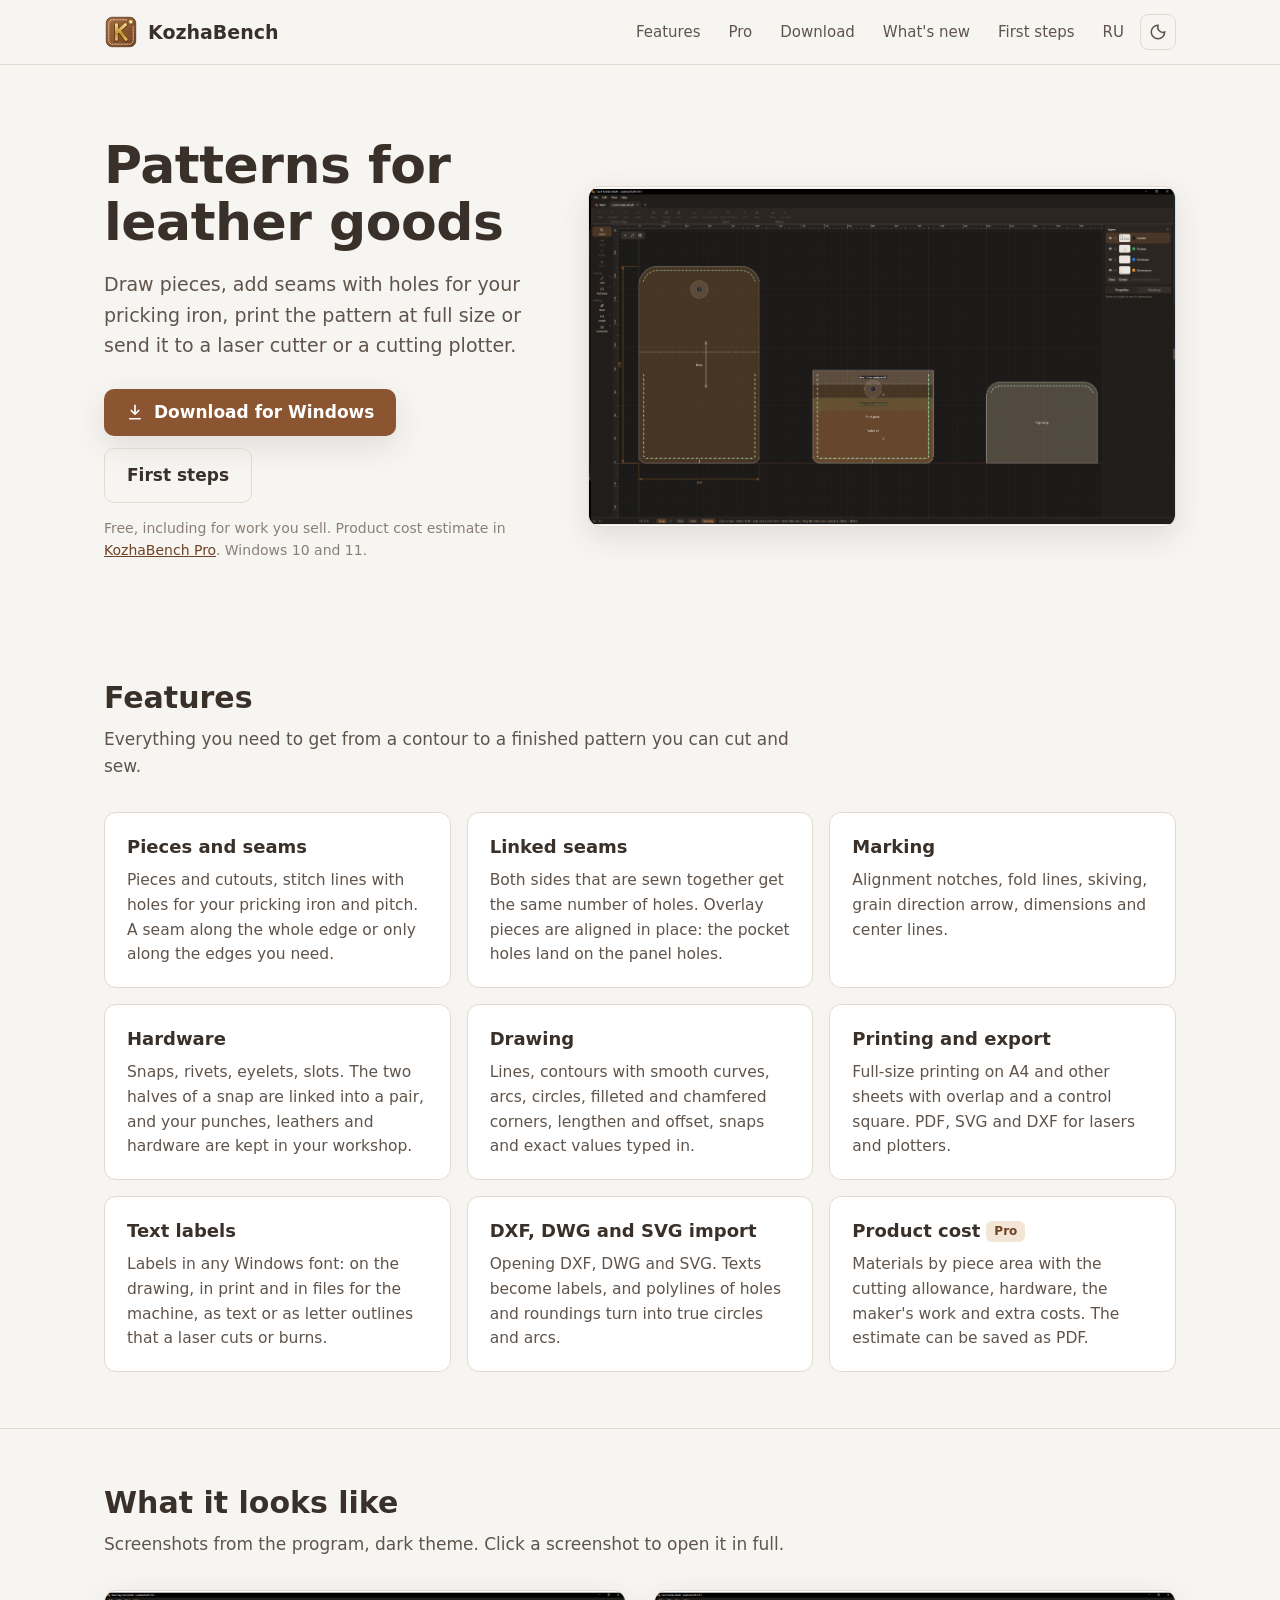
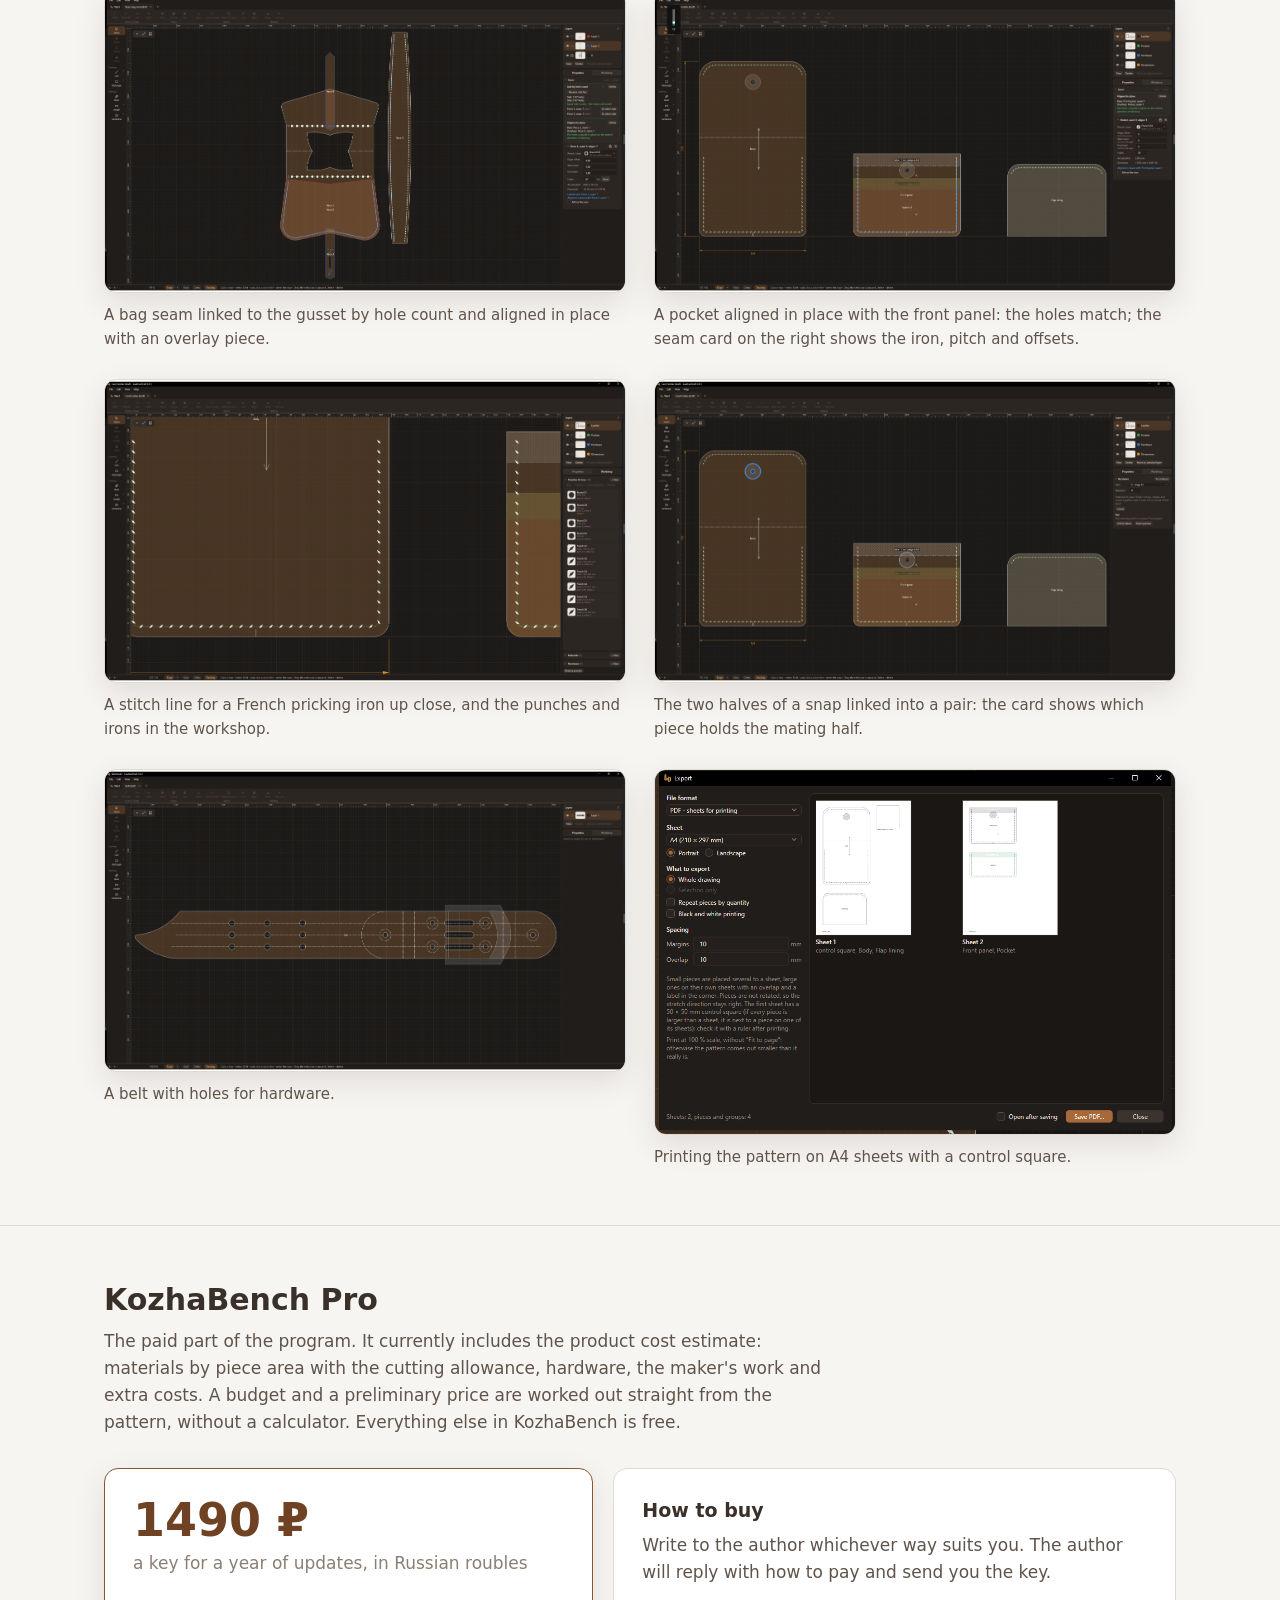
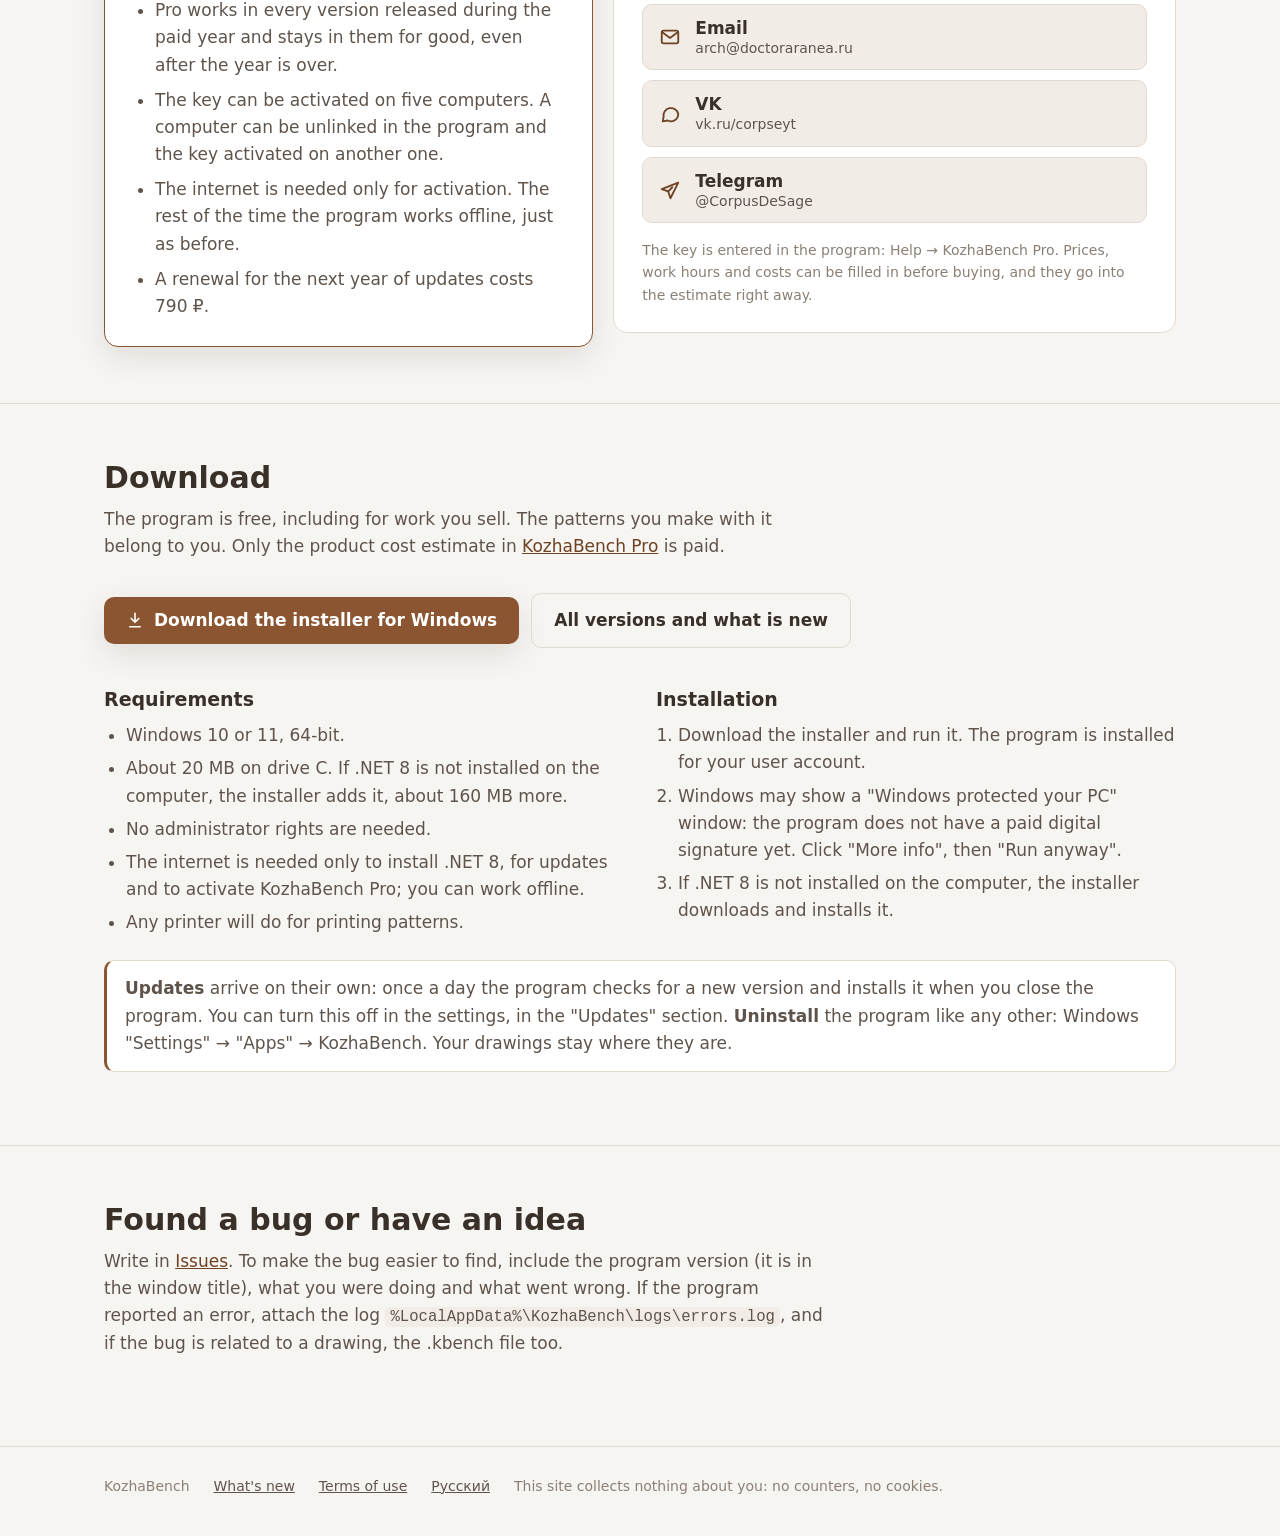
==== commit 0a36cf5d: "Информация о Pro версии" ====
--- a/en/index.html
+++ b/en/index.html
@@ -4,7 +4,7 @@
   <meta charset="utf-8">
   <meta name="viewport" content="width=device-width, initial-scale=1">
   <title>KozhaBench - a pattern maker for leather goods</title>
-  <meta name="description" content="A free pattern maker for leather goods: pieces, seams with holes for your pricking iron, linked seams, hardware, full-size printing and export for lasers and plotters.">
+  <meta name="description" content="A free pattern maker for leather goods: pieces, seams with holes for your pricking iron, linked seams, hardware, text labels, full-size printing and export for lasers and plotters. Product cost estimate in KozhaBench Pro.">
   <link rel="icon" href="../assets/favicon.svg" type="image/svg+xml">
   <link rel="alternate" hreflang="ru" href="../index.html">
   <link rel="alternate" hreflang="en" href="index.html">
@@ -19,6 +19,7 @@
       <a class="brand" href="index.html"><img src="../assets/logo.svg" alt=""><span>KozhaBench</span></a>
       <nav class="nav">
         <a class="optional" href="#features">Features</a>
+        <a class="optional" href="#pro">Pro</a>
         <a class="optional" href="#download">Download</a>
         <a class="optional" href="whats-new.html">What's new</a>
         <a href="first-steps.html">First steps</a>
@@ -43,7 +44,7 @@
             </a>
             <a class="button secondary" href="first-steps.html">First steps</a>
           </div>
-          <p class="fine">Free, including for work you sell. Windows 10 and 11.</p>
+          <p class="fine">Free, including for work you sell. Product cost estimate in <a href="#pro">KozhaBench Pro</a>. Windows 10 and 11.</p>
         </div>
         <a class="shot" href="../assets/img/en/01-card-overview.png">
           <img src="../assets/img/en/01-card-overview.png" alt="A card holder pattern in KozhaBench: pieces with seams, hardware, skiving and dimensions" width="2514" height="1456">
@@ -78,7 +79,19 @@
           </div>
           <div class="card">
             <h3>Printing and export</h3>
-            <p>Full-size printing on A4 and other sheets with overlap and a control square. PDF, SVG and DXF for lasers and plotters, opening DXF, DWG and SVG.</p>
+            <p>Full-size printing on A4 and other sheets with overlap and a control square. PDF, SVG and DXF for lasers and plotters.</p>
+          </div>
+          <div class="card">
+            <h3>Text labels</h3>
+            <p>Labels in any Windows font: on the drawing, in print and in files for the machine, as text or as letter outlines that a laser cuts or burns.</p>
+          </div>
+          <div class="card">
+            <h3>DXF, DWG and SVG import</h3>
+            <p>Opening DXF, DWG and SVG. Texts become labels, and polylines of holes and roundings turn into true circles and arcs.</p>
+          </div>
+          <div class="card">
+            <h3>Product cost<span class="badge">Pro</span></h3>
+            <p>Materials by piece area with the cutting allowance, hardware, the maker's work and extra costs. The estimate can be saved as PDF.</p>
           </div>
         </div>
       </div>
@@ -117,10 +130,48 @@
       </div>
     </section>
 
+    <section id="pro">
+      <div class="wrap">
+        <h2>KozhaBench Pro</h2>
+        <p class="section-lead">The paid part of the program. It currently includes the product cost estimate: materials by piece area with the cutting allowance, hardware, the maker's work and extra costs. A budget and a preliminary price are worked out straight from the pattern, without a calculator. Everything else in KozhaBench is free.</p>
+        <div class="pro-grid">
+          <div class="pro-plan">
+            <div class="pro-price">1490 ₽</div>
+            <p class="pro-price-note">a key for a year of updates, in Russian roubles</p>
+            <ul class="pro-terms">
+              <li>Pro works in every version released during the paid year and stays in them for good, even after the year is over.</li>
+              <li>The key can be activated on five computers. A computer can be unlinked in the program and the key activated on another one.</li>
+              <li>The internet is needed only for activation. The rest of the time the program works offline, just as before.</li>
+              <li>A renewal for the next year of updates costs 790 ₽.</li>
+            </ul>
+          </div>
+          <div class="pro-buy">
+            <h3>How to buy</h3>
+            <p>Write to the author whichever way suits you. The author will reply with how to pay and send you the key.</p>
+            <div class="contacts">
+              <a class="contact" href="mailto:arch@doctoraranea.ru?subject=KozhaBench%20Pro">
+                <svg width="22" height="22" viewBox="0 0 24 24" fill="none" stroke="currentColor" stroke-width="2" stroke-linecap="round" stroke-linejoin="round" aria-hidden="true"><rect x="3" y="5" width="18" height="14" rx="2"/><path d="m4 7 8 6 8-6"/></svg>
+                <span><strong>Email</strong><small>arch@doctoraranea.ru</small></span>
+              </a>
+              <a class="contact" href="https://vk.ru/corpseyt">
+                <svg width="22" height="22" viewBox="0 0 24 24" fill="none" stroke="currentColor" stroke-width="2" stroke-linecap="round" stroke-linejoin="round" aria-hidden="true"><path d="M21 12a8 8 0 0 1-11.6 7.1L4 20l1-4.6A8 8 0 1 1 21 12z"/></svg>
+                <span><strong>VK</strong><small>vk.ru/corpseyt</small></span>
+              </a>
+              <a class="contact" href="https://t.me/CorpusDeSage">
+                <svg width="22" height="22" viewBox="0 0 24 24" fill="none" stroke="currentColor" stroke-width="2" stroke-linecap="round" stroke-linejoin="round" aria-hidden="true"><path d="M21 4 3 11l7 2.5L12.5 21z"/><path d="m10 13.5 4.5-4.5"/></svg>
+                <span><strong>Telegram</strong><small>@CorpusDeSage</small></span>
+              </a>
+            </div>
+            <p class="fine">The key is entered in the program: Help → KozhaBench Pro. Prices, work hours and costs can be filled in before buying, and they go into the estimate right away.</p>
+          </div>
+        </div>
+      </div>
+    </section>
+
     <section id="download">
       <div class="wrap">
         <h2>Download</h2>
-        <p class="section-lead">The program is free, including for work you sell. The patterns you make with it belong to you.</p>
+        <p class="section-lead">The program is free, including for work you sell. The patterns you make with it belong to you. Only the product cost estimate in <a href="#pro">KozhaBench Pro</a> is paid.</p>
         <div class="actions">
           <a class="button" href="https://github.com/DoctorAranea/KozhaBench-Releases/releases/latest/download/KozhaBench-win-Setup.exe">
               <svg width="18" height="18" viewBox="0 0 24 24" fill="none" stroke="currentColor" stroke-width="2.2" stroke-linecap="round" stroke-linejoin="round" aria-hidden="true"><path d="M12 3v12M7 10l5 5 5-5M5 21h14"/></svg>
@@ -138,10 +189,10 @@
             <h3>Requirements</h3>
             <ul>
               <li>Windows 10 or 11, 64-bit.</li>
-              <li>About 20 MB on drive C. If .NET 8 is not installed on the computer, the installer adds it - about 160 MB more.</li>
+              <li>About 20 MB on drive C. If .NET 8 is not installed on the computer, the installer adds it, about 160 MB more.</li>
               <li>No administrator rights are needed.</li>
-              <li>The internet is needed only to install .NET 8 and for updates; you can work offline.</li>
-              <li>Any printer for printing patterns.</li>
+              <li>The internet is needed only to install .NET 8, for updates and to activate KozhaBench Pro; you can work offline.</li>
+              <li>Any printer will do for printing patterns.</li>
             </ul>
           </div>
           <div>
@@ -153,14 +204,14 @@
             </ol>
           </div>
         </div>
-        <p class="note"><strong>Updates</strong> arrive on their own: once a day the program checks for a new version and installs it when you close the program. You can turn this off in the settings, in the "Updates" section. <strong>Uninstall</strong> the program like any other: Windows "Settings" - "Apps" - KozhaBench. Your drawings stay where they are.</p>
+        <p class="note"><strong>Updates</strong> arrive on their own: once a day the program checks for a new version and installs it when you close the program. You can turn this off in the settings, in the "Updates" section. <strong>Uninstall</strong> the program like any other: Windows "Settings" → "Apps" → KozhaBench. Your drawings stay where they are.</p>
       </div>
     </section>
 
     <section id="feedback">
       <div class="wrap">
         <h2>Found a bug or have an idea</h2>
-        <p class="section-lead">Write in <a href="https://github.com/DoctorAranea/KozhaBench-Releases/issues">Issues</a>. To make the bug easier to find, include the program version (it is in the window title), what you were doing and what went wrong. If the program reported an error, attach the log <code>%LocalAppData%\KozhaBench\logs\errors.log</code>, and if the bug is related to a drawing - the .kbench file.</p>
+        <p class="section-lead">Write in <a href="https://github.com/DoctorAranea/KozhaBench-Releases/issues">Issues</a>. To make the bug easier to find, include the program version (it is in the window title), what you were doing and what went wrong. If the program reported an error, attach the log <code>%LocalAppData%\KozhaBench\logs\errors.log</code>, and if the bug is related to a drawing, the .kbench file too.</p>
       </div>
     </section>
   </main>
--- a/assets/site.css
+++ b/assets/site.css
@@ -490,6 +490,104 @@
   margin: 6px 0 28px;
 }
 
+/* KozhaBench Pro: цена с условиями и способы купить */
+
+.pro-grid {
+  display: grid;
+  grid-template-columns: minmax(0, 1fr) minmax(0, 1.15fr);
+  gap: 20px;
+  align-items: start;
+}
+
+.pro-plan,
+.pro-buy {
+  background: var(--surface);
+  border: 1px solid var(--line);
+  border-radius: 14px;
+  padding: 26px 28px;
+}
+
+.pro-plan {
+  border-color: var(--accent);
+  box-shadow: var(--shadow);
+}
+
+.pro-price {
+  font-size: 46px;
+  font-weight: 700;
+  line-height: 1.1;
+  color: var(--accent-ink);
+}
+
+.pro-price-note {
+  color: var(--muted);
+  margin: 4px 0 20px;
+}
+
+.pro-terms {
+  margin: 0;
+  padding-left: 22px;
+  color: var(--ink-2);
+}
+
+.pro-terms li + li {
+  margin-top: 8px;
+}
+
+.pro-buy h3 {
+  margin: 0 0 6px;
+  font-size: 19px;
+}
+
+.pro-buy > p {
+  margin: 0 0 18px;
+  color: var(--ink-2);
+}
+
+.pro-buy > .fine {
+  margin: 16px 0 0;
+  color: var(--muted);
+}
+
+.contacts {
+  display: grid;
+  gap: 10px;
+}
+
+.contact {
+  display: flex;
+  align-items: center;
+  gap: 14px;
+  padding: 12px 16px;
+  border: 1px solid var(--line);
+  border-radius: 10px;
+  background: var(--surface-2);
+  color: var(--ink);
+  text-decoration: none;
+}
+
+.contact:hover {
+  border-color: var(--accent);
+}
+
+.contact svg {
+  flex: none;
+  color: var(--accent-ink);
+}
+
+.contact span {
+  display: flex;
+  flex-direction: column;
+  line-height: 1.3;
+  min-width: 0;
+}
+
+.contact small {
+  color: var(--ink-2);
+  font-size: 14px;
+  overflow-wrap: anywhere;
+}
+
 /* Просмотр снимка поверх страницы */
 
 .shot {
@@ -583,7 +681,8 @@
 
   .hero-grid,
   .columns,
-  .gallery {
+  .gallery,
+  .pro-grid {
     grid-template-columns: minmax(0, 1fr);
   }
 
@@ -604,4 +703,9 @@
   .brand span {
     display: none;
   }
-}
+
+  .pro-plan,
+  .pro-buy {
+    padding: 20px;
+  }
+}
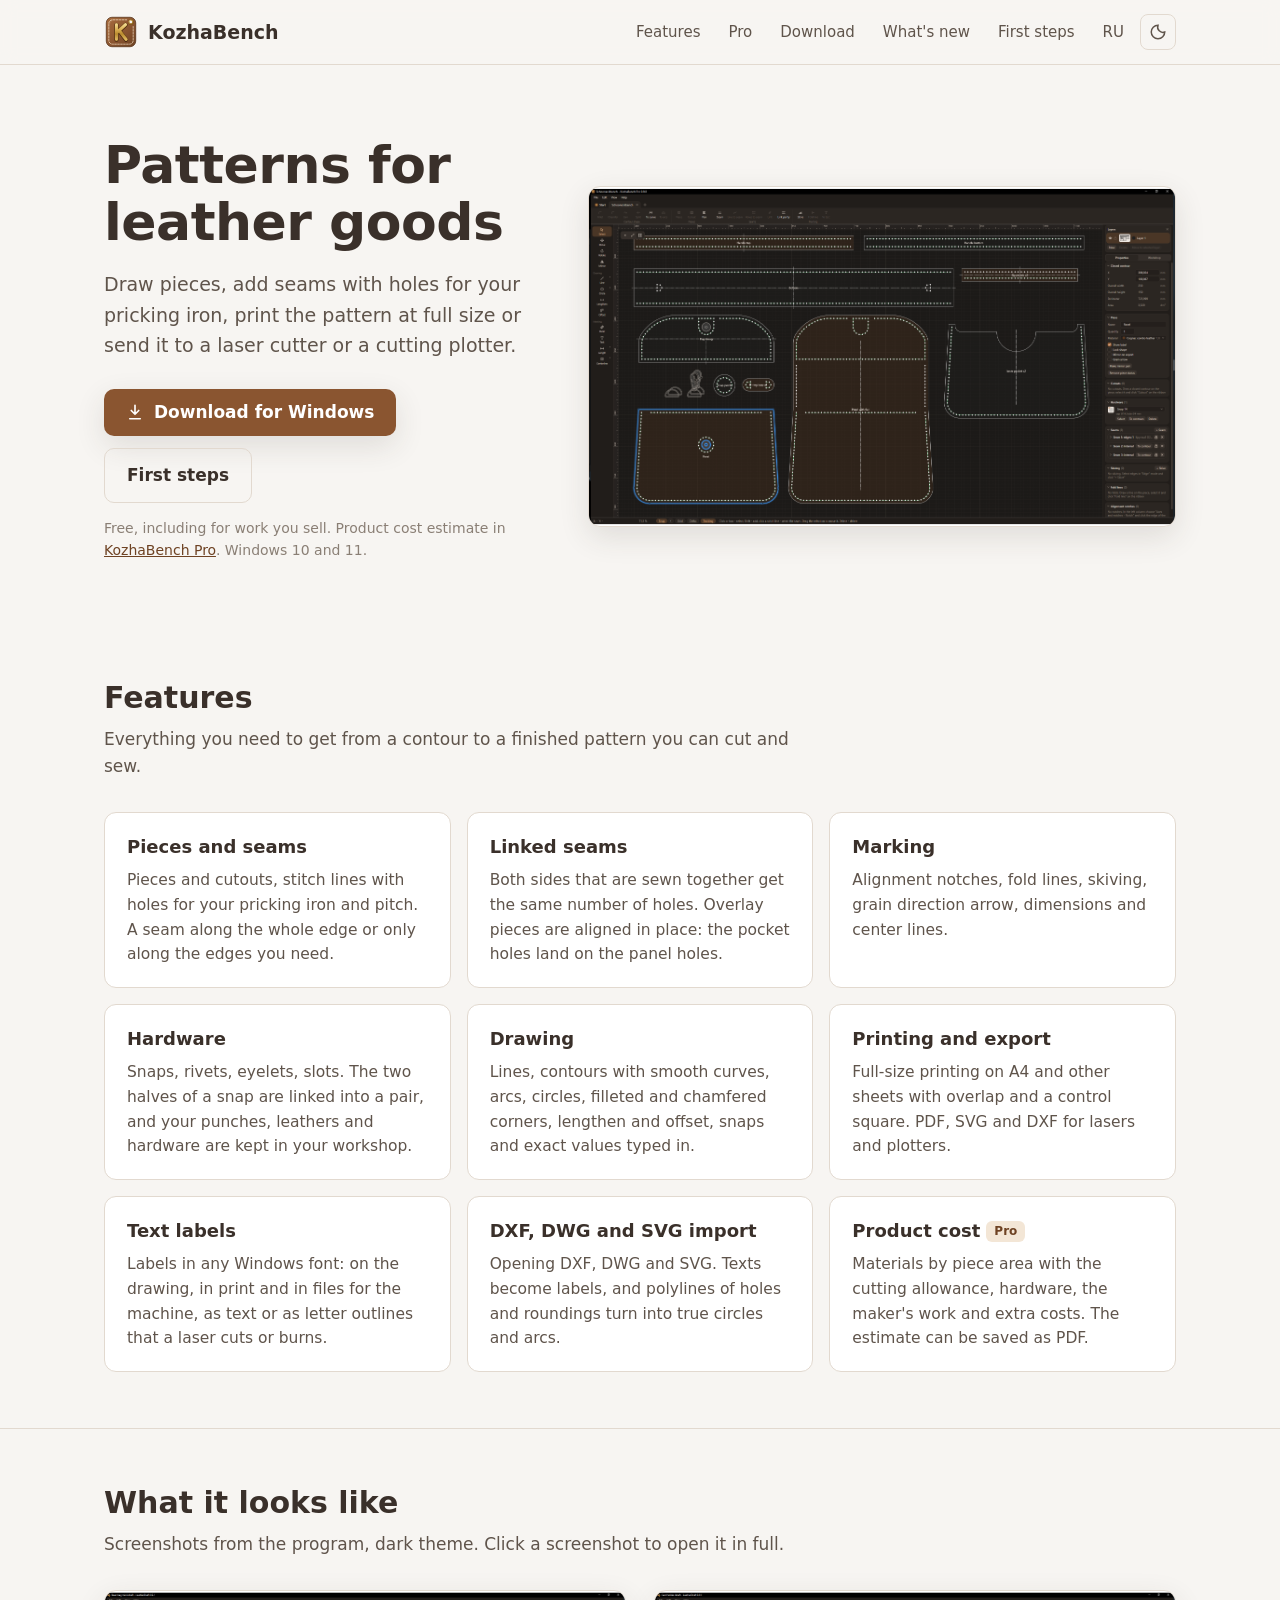
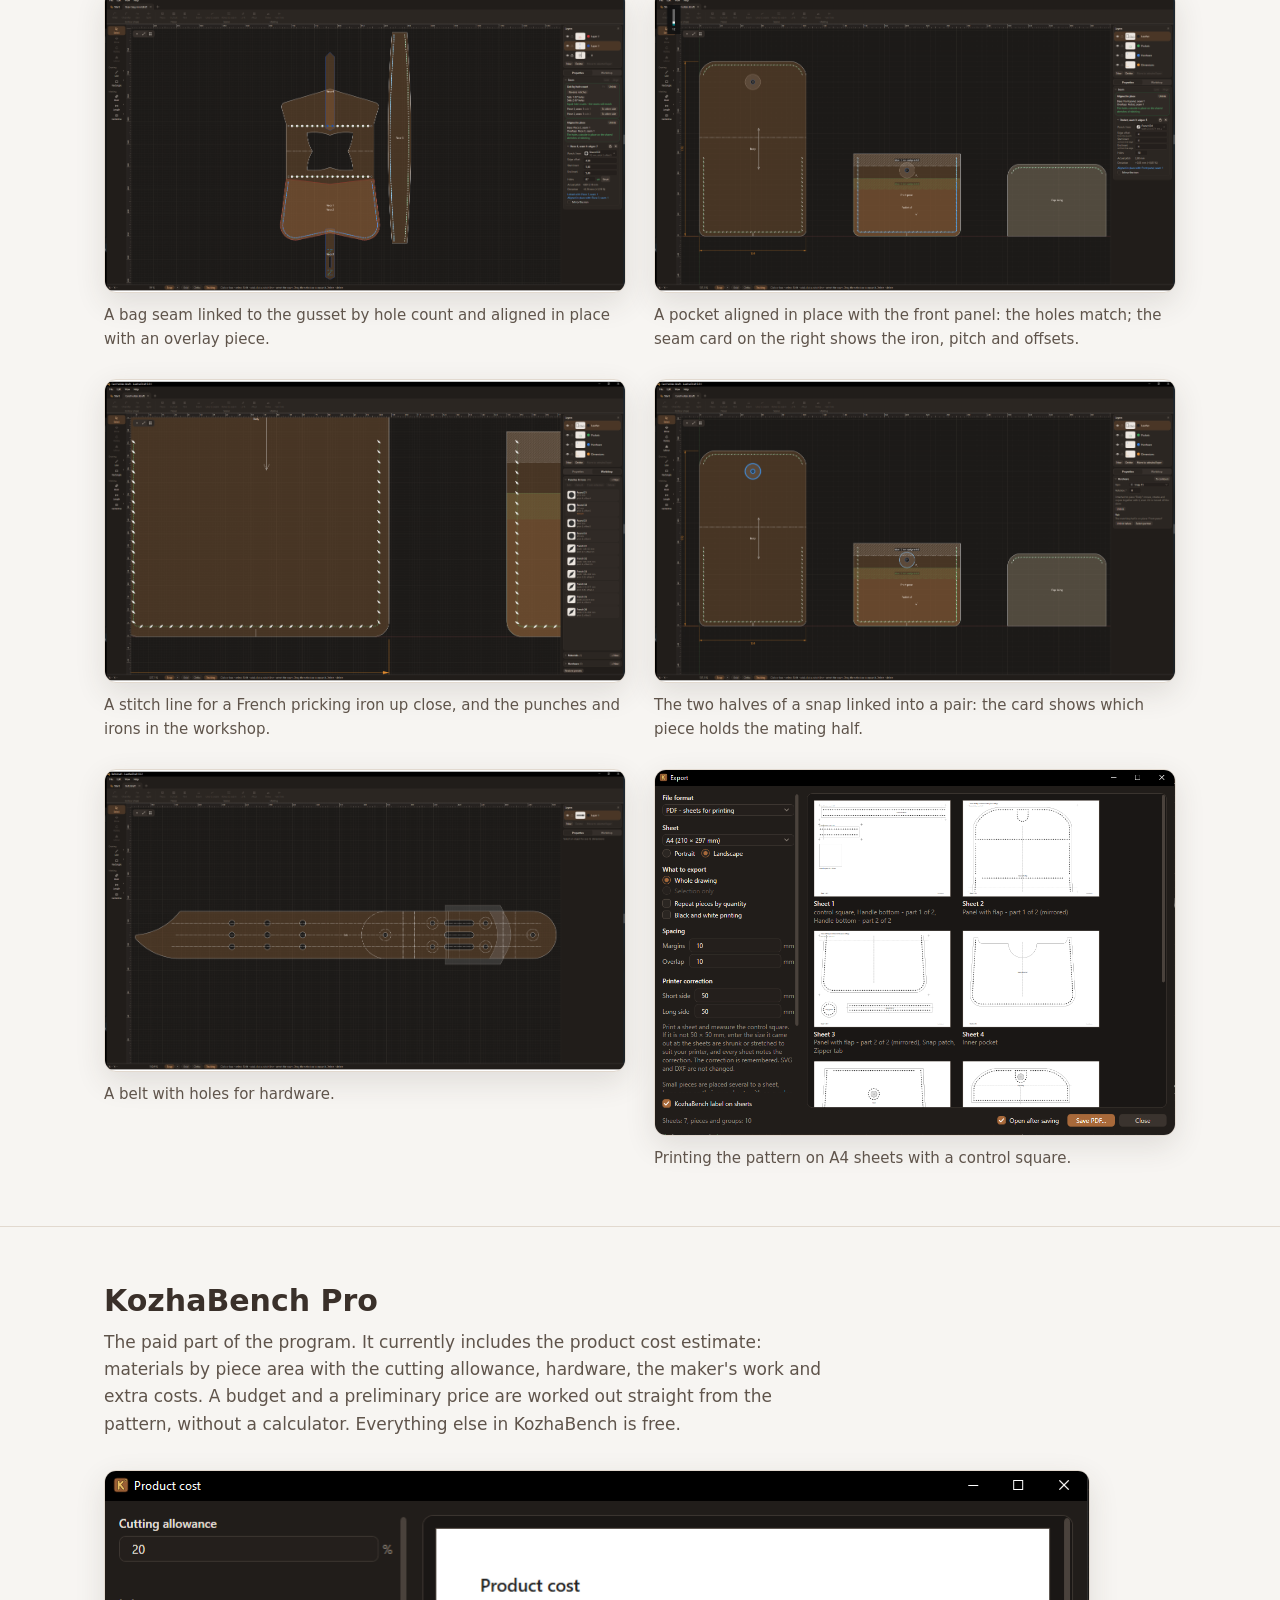
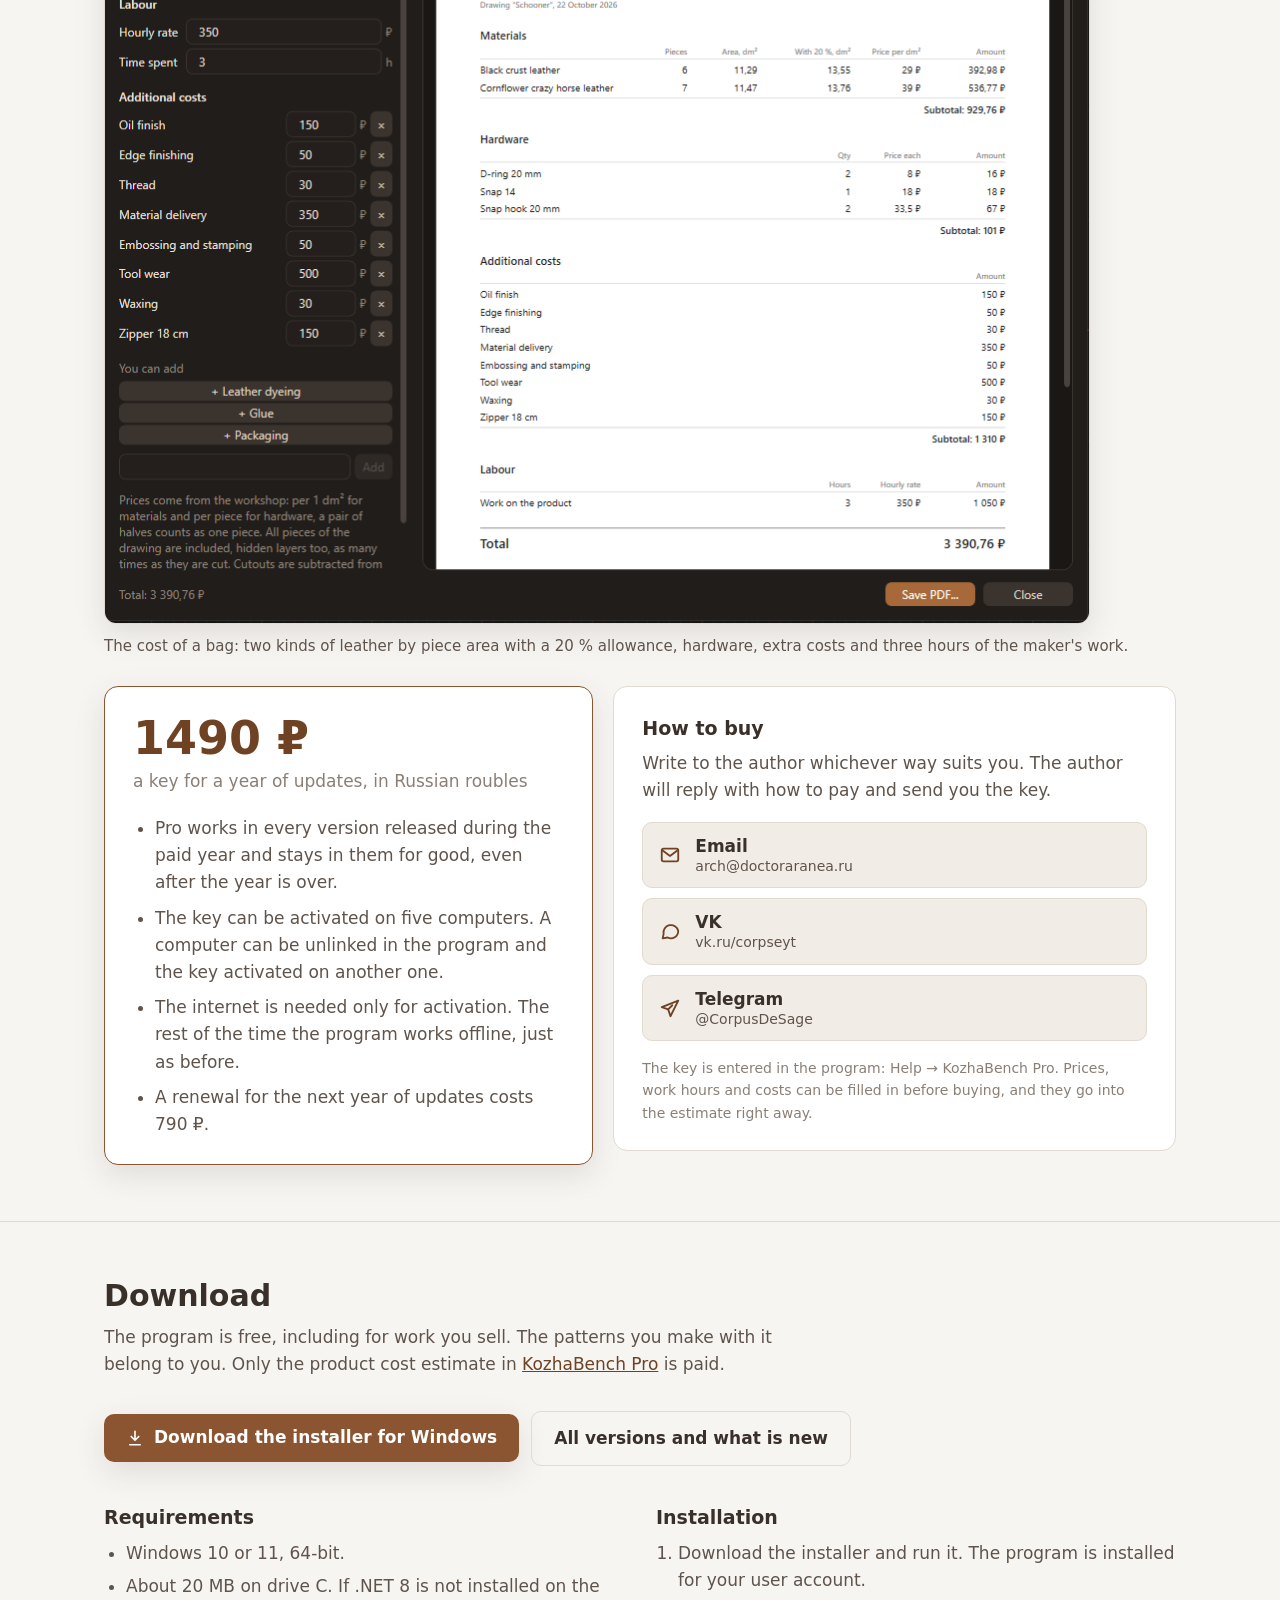
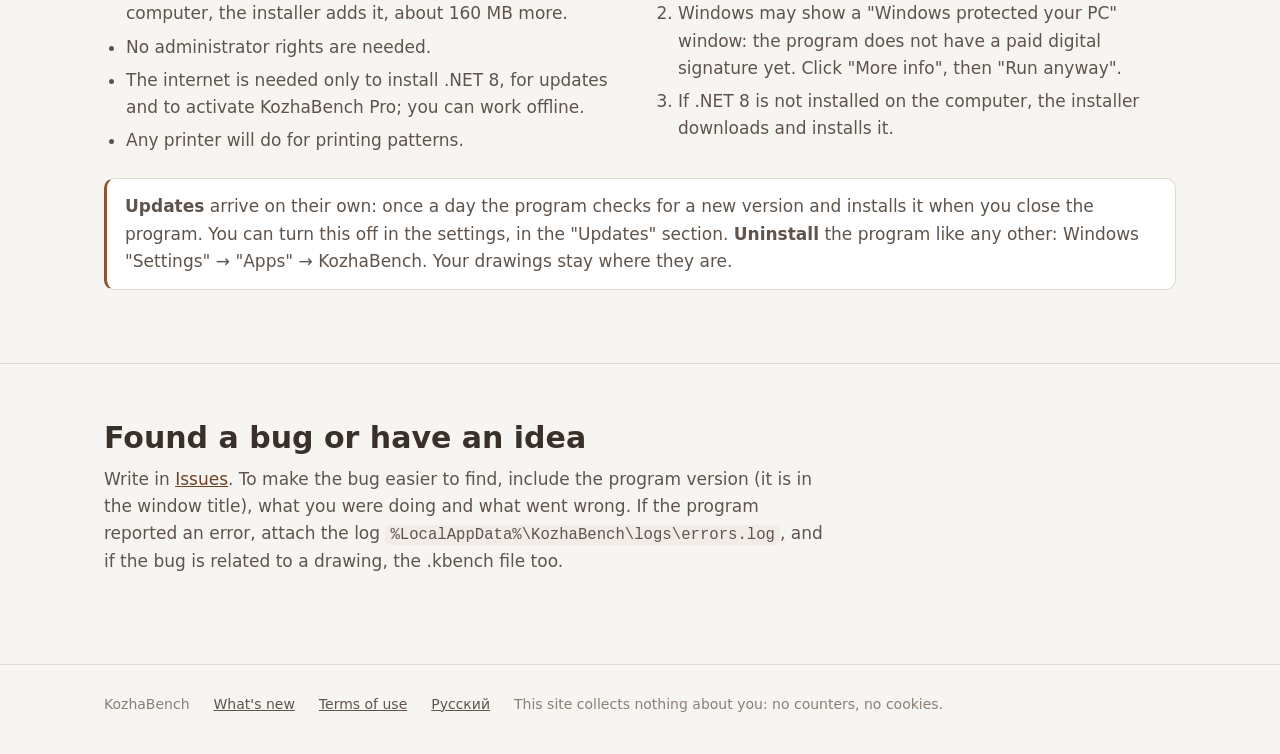
==== commit af8f9ed3: "Обновление изображений" ====
--- a/en/index.html
+++ b/en/index.html
@@ -47,7 +47,7 @@
           <p class="fine">Free, including for work you sell. Product cost estimate in <a href="#pro">KozhaBench Pro</a>. Windows 10 and 11.</p>
         </div>
         <a class="shot" href="../assets/img/en/01-card-overview.png">
-          <img src="../assets/img/en/01-card-overview.png" alt="A card holder pattern in KozhaBench: pieces with seams, hardware, skiving and dimensions" width="2514" height="1456">
+          <img src="../assets/img/en/01-card-overview.png" alt="A bag pattern in KozhaBench: pieces with seams, hardware and center lines, with the selected piece card on the right" width="2514" height="1456">
         </a>
       </div>
     </div>
@@ -134,6 +134,10 @@
       <div class="wrap">
         <h2>KozhaBench Pro</h2>
         <p class="section-lead">The paid part of the program. It currently includes the product cost estimate: materials by piece area with the cutting allowance, hardware, the maker's work and extra costs. A budget and a preliminary price are worked out straight from the pattern, without a calculator. Everything else in KozhaBench is free.</p>
+        <figure class="pro-shot">
+          <a class="shot" href="../assets/img/en/12-cost.png"><img src="../assets/img/en/12-cost.png" alt="The product cost window: materials, hardware, extra costs and the maker's work" loading="lazy" width="986" height="754"></a>
+          <figcaption>The cost of a bag: two kinds of leather by piece area with a 20 % allowance, hardware, extra costs and three hours of the maker's work.</figcaption>
+        </figure>
         <div class="pro-grid">
           <div class="pro-plan">
             <div class="pro-price">1490 ₽</div>
@@ -149,7 +153,7 @@
             <h3>How to buy</h3>
             <p>Write to the author whichever way suits you. The author will reply with how to pay and send you the key.</p>
             <div class="contacts">
-              <a class="contact" href="mailto:arch@doctoraranea.ru?subject=KozhaBench%20Pro">
+              <a class="contact" href="mailto:arch@doctoraranea.ru?subject=KozhaBench%20Pro" data-copy="arch@doctoraranea.ru" data-copied="Address copied" title="Write an email. The address is copied as well">
                 <svg width="22" height="22" viewBox="0 0 24 24" fill="none" stroke="currentColor" stroke-width="2" stroke-linecap="round" stroke-linejoin="round" aria-hidden="true"><rect x="3" y="5" width="18" height="14" rx="2"/><path d="m4 7 8 6 8-6"/></svg>
                 <span><strong>Email</strong><small>arch@doctoraranea.ru</small></span>
               </a>
--- a/assets/site.css
+++ b/assets/site.css
@@ -490,7 +490,23 @@
   margin: 6px 0 28px;
 }
 
-/* KozhaBench Pro: цена с условиями и способы купить */
+/* KozhaBench Pro: снимок расчёта, цена с условиями и способы купить */
+
+.pro-shot {
+  margin: 0 0 28px;
+}
+
+/* Снимок окна не растягивается шире своего размера, иначе текст расчёта размывается. */
+.pro-shot a {
+  display: block;
+  max-width: 986px;
+}
+
+.pro-shot figcaption {
+  color: var(--ink-2);
+  font-size: 15px;
+  margin-top: 10px;
+}
 
 .pro-grid {
   display: grid;
